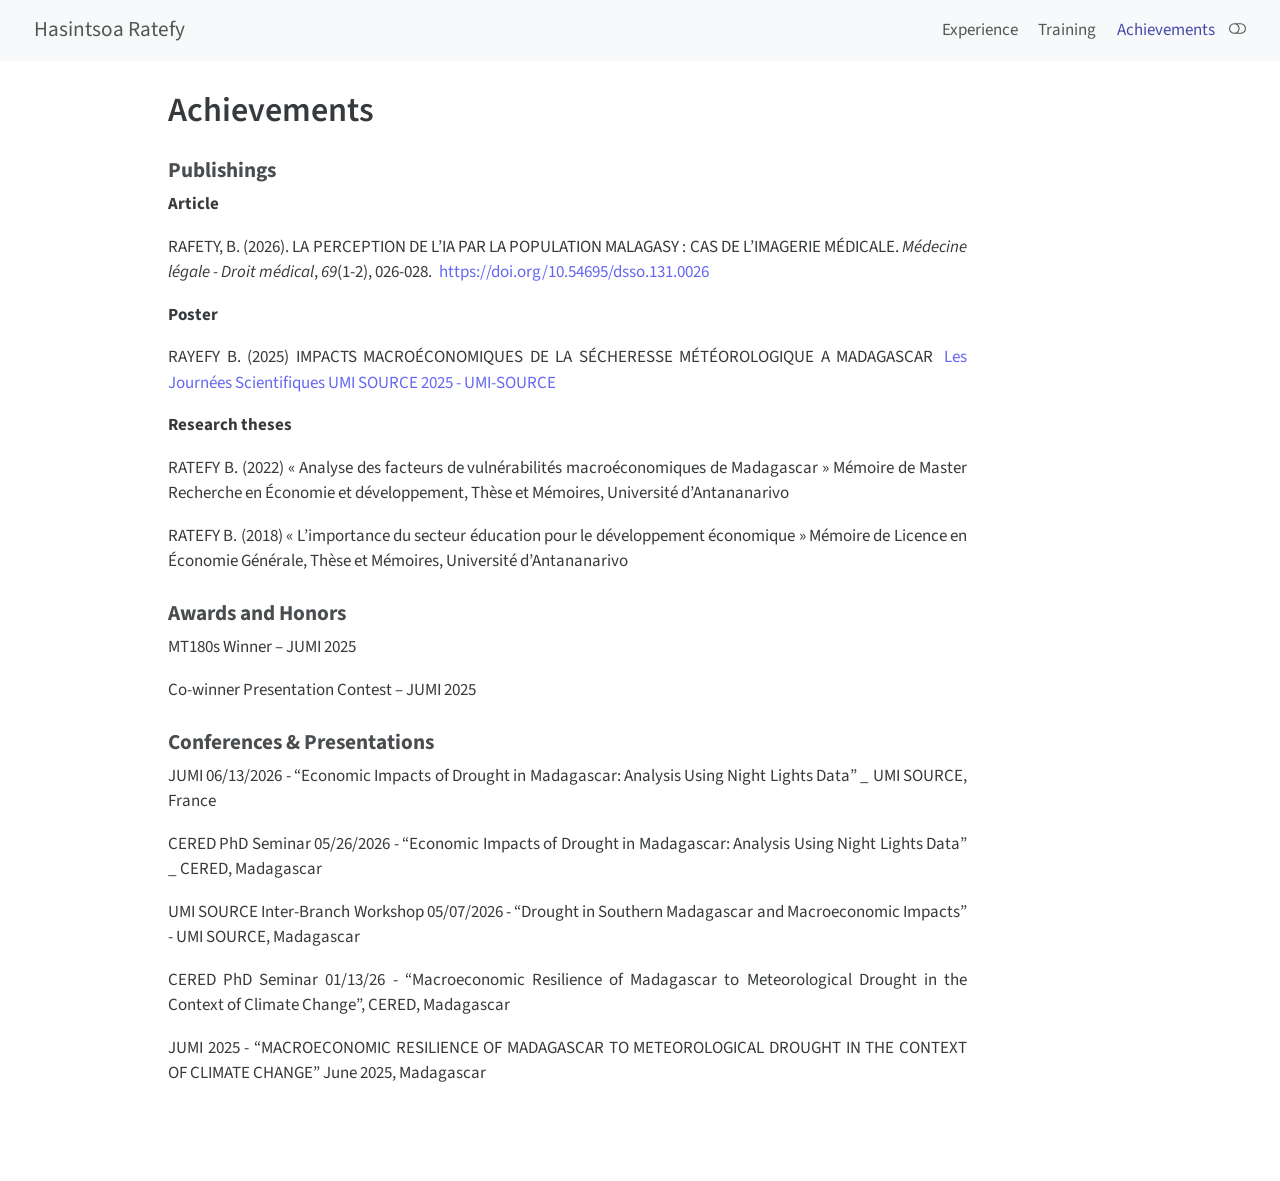
==== Pages/Achievements.html @ 61830cc0 "Built site for gh-pages" ====
<!DOCTYPE html>
<html xmlns="http://www.w3.org/1999/xhtml" lang="en" xml:lang="en"><head>

<meta charset="utf-8">
<meta name="generator" content="quarto-1.10.19">

<meta name="viewport" content="width=device-width, initial-scale=1.0, user-scalable=yes">


<title>Achievements – Hasintsoa Ratefy</title>
<style>
/* Default styles provided by pandoc.
** See https://pandoc.org/MANUAL.html#variables-for-html for config info.
*/
span.smallcaps{font-variant: small-caps;}
div.columns{display: flex; gap: 1.5em;}
div.column{flex: auto;}
@media screen {
div.columns{gap: min(4vw, 1.5em);}
div.column{overflow-x: auto;}
}
div.hanging-indent{margin-left: 1.5em; text-indent: -1.5em;}
ul.task-list{list-style: none;}
ul.task-list li input[type="checkbox"] {
  width: 0.8em;
  margin: 0 0.8em 0.2em -1em; /* quarto-specific, see https://github.com/quarto-dev/quarto-cli/issues/4556 */ 
  vertical-align: middle;
}
</style>


<script src="../site_libs/quarto-nav/quarto-nav.js"></script>
<script src="../site_libs/quarto-nav/headroom.min.js"></script>
<link href="../favicon.ico" rel="icon">
<script src="../site_libs/clipboard/clipboard.min.js"></script>
<script src="../site_libs/quarto-html/quarto.js" type="module"></script>
<script src="../site_libs/quarto-html/tabsets/tabsets.js" type="module"></script>
<script src="../site_libs/quarto-html/popper.min.js"></script>
<script src="../site_libs/quarto-html/tippy.umd.min.js"></script>
<script src="../site_libs/quarto-html/anchor.min.js"></script>
<link href="../site_libs/quarto-html/tippy.css" rel="stylesheet">
<link href="../site_libs/quarto-html/quarto-syntax-highlighting-bf27225e3a48a9273f3daa8f8e829971.css" rel="stylesheet" class="quarto-color-scheme" id="quarto-text-highlighting-styles">
<link href="../site_libs/quarto-html/quarto-syntax-highlighting-dark-b626d73c4c936ccc3cb08be7d45d1df6.css" rel="stylesheet" class="quarto-color-scheme quarto-color-alternate" id="quarto-text-highlighting-styles">
<link href="../site_libs/quarto-html/quarto-syntax-highlighting-bf27225e3a48a9273f3daa8f8e829971.css" rel="stylesheet" class="quarto-color-scheme-extra" id="quarto-text-highlighting-styles">
<script src="../site_libs/bootstrap/bootstrap.min.js"></script>
<link href="../site_libs/bootstrap/bootstrap-icons.css" rel="stylesheet">
<link href="../site_libs/bootstrap/bootstrap-2d3dbf4d77b08a070928726ce51c7c31.min.css" rel="stylesheet" append-hash="true" class="quarto-color-scheme" id="quarto-bootstrap" data-mode="light">
<link href="../site_libs/bootstrap/bootstrap-dark-a3da2e641472fc8f3514a534a633a6c3.min.css" rel="stylesheet" append-hash="true" class="quarto-color-scheme quarto-color-alternate" id="quarto-bootstrap" data-mode="dark">
<link href="../site_libs/bootstrap/bootstrap-2d3dbf4d77b08a070928726ce51c7c31.min.css" rel="stylesheet" append-hash="true" class="quarto-color-scheme-extra" id="quarto-bootstrap" data-mode="light">
<script id="quarto-search-options" type="application/json">{
  "language": {
    "search-no-results-text": "No results",
    "search-matching-documents-text": "matching documents",
    "search-copy-link-title": "Copy link to search",
    "search-hide-matches-text": "Hide additional matches",
    "search-more-match-text": "more match in this document",
    "search-more-matches-text": "more matches in this document",
    "search-clear-button-title": "Clear",
    "search-text-placeholder": "",
    "search-detached-cancel-button-title": "Cancel",
    "search-submit-button-title": "Submit",
    "search-label": "Search"
  }
}</script>


<meta property="og:title" content="Achievements – Hasintsoa Ratefy">
<meta property="og:description" content="">
<meta property="og:site_name" content="Hasintsoa Ratefy">
</head>

<body class="nav-fixed quarto-light"><script id="quarto-html-before-body" type="application/javascript">
    const toggleBodyColorMode = (bsSheetEl) => {
      const mode = bsSheetEl.getAttribute("data-mode");
      const bodyEl = window.document.querySelector("body");
      if (mode === "dark") {
        bodyEl.classList.add("quarto-dark");
        bodyEl.classList.remove("quarto-light");
      } else {
        bodyEl.classList.add("quarto-light");
        bodyEl.classList.remove("quarto-dark");
      }
    }
    const toggleBodyColorPrimary = () => {
      const bsSheetEl = window.document.querySelector("link#quarto-bootstrap:not([rel=disabled-stylesheet])");
      if (bsSheetEl) {
        toggleBodyColorMode(bsSheetEl);
      }
    }
    const setColorSchemeToggle = (alternate) => {
      const toggles = window.document.querySelectorAll('.quarto-color-scheme-toggle');
      for (let i=0; i < toggles.length; i++) {
        const toggle = toggles[i];
        if (toggle) {
          if (alternate) {
            toggle.classList.add("alternate");
          } else {
            toggle.classList.remove("alternate");
          }
        }
      }
    };
    const toggleColorMode = (alternate) => {
      // Switch the stylesheets
      const primaryStylesheets = window.document.querySelectorAll('link.quarto-color-scheme:not(.quarto-color-alternate)');
      const alternateStylesheets = window.document.querySelectorAll('link.quarto-color-scheme.quarto-color-alternate');
      manageTransitions('#quarto-margin-sidebar .nav-link', false);
      if (alternate) {
        // note: dark is layered on light, we don't disable primary!
        enableStylesheet(alternateStylesheets);
        for (const sheetNode of alternateStylesheets) {
          if (sheetNode.id === "quarto-bootstrap") {
            toggleBodyColorMode(sheetNode);
          }
        }
      } else {
        disableStylesheet(alternateStylesheets);
        enableStylesheet(primaryStylesheets)
        toggleBodyColorPrimary();
      }
      manageTransitions('#quarto-margin-sidebar .nav-link', true);
      // Switch the toggles
      setColorSchemeToggle(alternate)
      // Hack to workaround the fact that safari doesn't
      // properly recolor the scrollbar when toggling (#1455)
      if (navigator.userAgent.indexOf('Safari') > 0 && navigator.userAgent.indexOf('Chrome') == -1) {
        manageTransitions("body", false);
        window.scrollTo(0, 1);
        setTimeout(() => {
          window.scrollTo(0, 0);
          manageTransitions("body", true);
        }, 40);
      }
    }
    const disableStylesheet = (stylesheets) => {
      for (let i=0; i < stylesheets.length; i++) {
        const stylesheet = stylesheets[i];
        stylesheet.rel = 'disabled-stylesheet';
      }
    }
    const enableStylesheet = (stylesheets) => {
      for (let i=0; i < stylesheets.length; i++) {
        const stylesheet = stylesheets[i];
        if(stylesheet.rel !== 'stylesheet') { // for Chrome, which will still FOUC without this check
          stylesheet.rel = 'stylesheet';
        }
      }
    }
    const manageTransitions = (selector, allowTransitions) => {
      const els = window.document.querySelectorAll(selector);
      for (let i=0; i < els.length; i++) {
        const el = els[i];
        if (allowTransitions) {
          el.classList.remove('notransition');
        } else {
          el.classList.add('notransition');
        }
      }
    }
    const isFileUrl = () => {
      return window.location.protocol === 'file:';
    }
    const hasAlternateSentinel = () => {
      let styleSentinel = getColorSchemeSentinel();
      if (styleSentinel !== null) {
        return styleSentinel === "alternate";
      } else {
        return false;
      }
    }
    const setStyleSentinel = (alternate) => {
      const value = alternate ? "alternate" : "default";
      if (!isFileUrl()) {
        window.localStorage.setItem("quarto-color-scheme", value);
      } else {
        localAlternateSentinel = value;
      }
    }
    const getColorSchemeSentinel = () => {
      if (!isFileUrl()) {
        const storageValue = window.localStorage.getItem("quarto-color-scheme");
        return storageValue != null ? storageValue : localAlternateSentinel;
      } else {
        return localAlternateSentinel;
      }
    }
    const toggleGiscusIfUsed = (isAlternate, darkModeDefault) => {
      const baseTheme = document.querySelector('#giscus-base-theme')?.value ?? 'light';
      const alternateTheme = document.querySelector('#giscus-alt-theme')?.value ?? 'dark';
      let newTheme = '';
      if(authorPrefersDark) {
        newTheme = isAlternate ? baseTheme : alternateTheme;
      } else {
        newTheme = isAlternate ? alternateTheme : baseTheme;
      }
      const changeGiscusTheme = () => {
        // From: https://github.com/giscus/giscus/issues/336
        const sendMessage = (message) => {
          const iframe = document.querySelector('iframe.giscus-frame');
          if (!iframe) return;
          iframe.contentWindow.postMessage({ giscus: message }, 'https://giscus.app');
        }
        sendMessage({
          setConfig: {
            theme: newTheme
          }
        });
      }
      const isGiscussLoaded = window.document.querySelector('iframe.giscus-frame') !== null;
      if (isGiscussLoaded) {
        changeGiscusTheme();
      }
    };
    const authorPrefersDark = false;
    const darkModeDefault = authorPrefersDark;
      document.querySelector('link#quarto-text-highlighting-styles.quarto-color-scheme-extra').rel = 'disabled-stylesheet';
      document.querySelector('link#quarto-bootstrap.quarto-color-scheme-extra').rel = 'disabled-stylesheet';
    let localAlternateSentinel = darkModeDefault ? 'alternate' : 'default';
    // Dark / light mode switch
    window.quartoToggleColorScheme = () => {
      // Read the current dark / light value
      let toAlternate = !hasAlternateSentinel();
      toggleColorMode(toAlternate);
      setStyleSentinel(toAlternate);
      toggleGiscusIfUsed(toAlternate, darkModeDefault);
      window.dispatchEvent(new Event('resize'));
    };
    // Switch to dark mode if need be
    if (hasAlternateSentinel()) {
      toggleColorMode(true);
    } else {
      toggleColorMode(false);
    }
  </script>

<div id="quarto-search-results"></div>
  <header id="quarto-header" class="headroom fixed-top">
    <nav class="navbar navbar-expand-lg " data-bs-theme="dark">
      <div class="navbar-container container-fluid">
      <div class="navbar-brand-container mx-auto">
    <a class="navbar-brand" href="../index.html">
    <span class="navbar-title">Hasintsoa Ratefy</span>
    </a>
  </div>
          <button class="navbar-toggler" type="button" data-bs-toggle="collapse" data-bs-target="#navbarCollapse" aria-controls="navbarCollapse" role="menu" aria-expanded="false" aria-label="Toggle navigation" onclick="if (window.quartoToggleHeadroom) { window.quartoToggleHeadroom(); }">
  <span class="navbar-toggler-icon"></span>
</button>
          <div class="collapse navbar-collapse" id="navbarCollapse">
            <ul class="navbar-nav navbar-nav-scroll ms-auto">
  <li class="nav-item">
    <a class="nav-link" href="../Pages/Experience.html"> 
<span class="menu-text">Experience</span></a>
  </li>  
  <li class="nav-item">
    <a class="nav-link" href="../Pages/Training.html"> 
<span class="menu-text">Training</span></a>
  </li>  
  <li class="nav-item">
    <a class="nav-link active" href="../Pages/Achievements.html" aria-current="page"> 
<span class="menu-text">Achievements</span></a>
  </li>  
</ul>
          </div> <!-- /navcollapse -->
            <div class="quarto-navbar-tools">
  <a href="" class="quarto-color-scheme-toggle quarto-navigation-tool  px-1" onclick="window.quartoToggleColorScheme(); return false;" title="Toggle dark mode"><i class="bi"></i></a>
</div>
      </div> <!-- /container-fluid -->
    </nav>
</header>
<!-- content -->
<div id="quarto-content" class="quarto-container page-columns page-rows-contents page-layout-article page-navbar">
<!-- sidebar -->
<!-- margin-sidebar -->
    <div id="quarto-margin-sidebar" class="sidebar margin-sidebar zindex-bottom">
        
    </div>
<!-- main -->
<main class="content" id="quarto-document-content">


<header id="title-block-header" class="quarto-title-block default">
<div class="quarto-title">
<h1 class="title">Achievements</h1>
</div>



<div class="quarto-title-meta">

    
  
    
  </div>
  


</header>


<section id="publishings" class="level4">
<h4 class="anchored" data-anchor-id="publishings"><strong>Publishings</strong></h4>
<p><strong>Article</strong></p>
<p>RAFETY, B. (2026). LA PERCEPTION DE L’IA PAR LA POPULATION MALAGASY : CAS DE L’IMAGERIE MÉDICALE. <em>Médecine légale - Droit médical</em>, <em>69</em>(1-2), 026-028. <a href="https://doi.org/10.54695/dsso.131.0026" class="uri">https://doi.org/10.54695/dsso.131.0026</a></p>
<p><strong>Poster</strong></p>
<p>RAYEFY B. (2025) IMPACTS MACROÉCONOMIQUES DE LA SÉCHERESSE MÉTÉOROLOGIQUE A MADAGASCAR <a href="https://www.umi-source.uvsq.fr/les-journees-scientifique-umi-source-2025">Les Journées Scientifiques UMI SOURCE 2025 - UMI-SOURCE</a></p>
<p><strong>Research theses</strong></p>
<p>RATEFY B. (2022) «&nbsp;Analyse des facteurs de vulnérabilités macroéconomiques de Madagascar&nbsp;» Mémoire de Master Recherche en Économie et développement, Thèse et Mémoires, Université d’Antananarivo</p>
<p>RATEFY B. (2018) «&nbsp;L’importance du secteur éducation pour le développement économique&nbsp;» Mémoire de Licence en Économie Générale, Thèse et Mémoires, Université d’Antananarivo</p>
</section>
<section id="awards-and-honors" class="level4">
<h4 class="anchored" data-anchor-id="awards-and-honors"><strong>Awards and Honors</strong></h4>
<p>MT180s Winner – JUMI 2025</p>
<p>Co-winner Presentation Contest – JUMI 2025</p>
</section>
<section id="conferences-presentations" class="level4">
<h4 class="anchored" data-anchor-id="conferences-presentations"><strong>Conferences &amp; Presentations</strong></h4>
<p>JUMI 06/13/2026 - “Economic Impacts of Drought in Madagascar: Analysis Using Night Lights Data” _ UMI SOURCE, France</p>
<p>CERED PhD Seminar 05/26/2026 - “Economic Impacts of Drought in Madagascar: Analysis Using Night Lights Data” _ CERED, Madagascar</p>
<p>UMI SOURCE Inter-Branch Workshop 05/07/2026 - “Drought in Southern Madagascar and Macroeconomic Impacts” - UMI SOURCE, Madagascar</p>
<p>CERED PhD Seminar 01/13/26 - “Macroeconomic Resilience of Madagascar to Meteorological Drought in the Context of Climate Change”, CERED, Madagascar</p>
<p>JUMI 2025 - “MACROECONOMIC RESILIENCE OF MADAGASCAR TO METEOROLOGICAL DROUGHT IN THE CONTEXT OF CLIMATE CHANGE” June 2025, Madagascar</p>


</section>

</main> <!-- /main -->
<script id="quarto-html-after-body" type="application/javascript">
  window.document.addEventListener("DOMContentLoaded", function (event) {
    // Ensure there is a toggle, if there isn't float one in the top right
    if (window.document.querySelector('.quarto-color-scheme-toggle') === null) {
      const a = window.document.createElement('a');
      a.classList.add('top-right');
      a.classList.add('quarto-color-scheme-toggle');
      a.href = "";
      a.onclick = function() { try { window.quartoToggleColorScheme(); } catch {} return false; };
      const i = window.document.createElement("i");
      i.classList.add('bi');
      a.appendChild(i);
      window.document.body.appendChild(a);
    }
    setColorSchemeToggle(hasAlternateSentinel())
    const icon = "";
    const anchorJS = new window.AnchorJS();
    anchorJS.options = {
      placement: 'right',
      icon: icon
    };
    anchorJS.add('.anchored');
    const isCodeAnnotation = (el) => {
      for (const clz of el.classList) {
        if (clz.startsWith('code-annotation-')) {                     
          return true;
        }
      }
      return false;
    }
    const onCopySuccess = function(e) {
      // button target
      const button = e.trigger;
      // don't keep focus
      button.blur();
      // flash "checked"
      button.classList.add('code-copy-button-checked');
      var currentTitle = button.getAttribute("title");
      button.setAttribute("title", "Copied!");
      let tooltip;
      if (window.bootstrap) {
        button.setAttribute("data-bs-toggle", "tooltip");
        button.setAttribute("data-bs-placement", "left");
        button.setAttribute("data-bs-title", "Copied!");
        tooltip = new bootstrap.Tooltip(button, 
          { trigger: "manual", 
            customClass: "code-copy-button-tooltip",
            offset: [0, -8]});
        tooltip.show();    
      }
      setTimeout(function() {
        if (tooltip) {
          tooltip.hide();
          button.removeAttribute("data-bs-title");
          button.removeAttribute("data-bs-toggle");
          button.removeAttribute("data-bs-placement");
        }
        button.setAttribute("title", currentTitle);
        button.classList.remove('code-copy-button-checked');
      }, 1000);
      // clear code selection
      e.clearSelection();
    }
    const getTextToCopy = function(trigger) {
      const outerScaffold = trigger.parentElement.cloneNode(true);
      const codeEl = outerScaffold.querySelector('code');
      for (const childEl of codeEl.children) {
        if (isCodeAnnotation(childEl)) {
          childEl.remove();
        }
      }
      return codeEl.innerText;
    }
    const clipboard = new window.ClipboardJS('.code-copy-button:not([data-in-quarto-modal])', {
      text: getTextToCopy
    });
    clipboard.on('success', onCopySuccess);
    if (window.document.getElementById('quarto-embedded-source-code-modal')) {
      const clipboardModal = new window.ClipboardJS('.code-copy-button[data-in-quarto-modal]', {
        text: getTextToCopy,
        container: window.document.getElementById('quarto-embedded-source-code-modal')
      });
      clipboardModal.on('success', onCopySuccess);
    }
      var localhostRegex = new RegExp(/^(?:http|https):\/\/localhost\:?[0-9]*\//);
      var mailtoRegex = new RegExp(/^mailto:/);
        var filterRegex = new RegExp("https:\/\/HasintsoaMG\.github\.io\/hasintsoaratefy\/");
      var isInternal = (href) => {
          return filterRegex.test(href) || localhostRegex.test(href) || mailtoRegex.test(href);
      }
      // Inspect non-navigation links and adorn them if external
     var links = window.document.querySelectorAll('a[href]:not(.nav-link):not(.navbar-brand):not(.toc-action):not(.sidebar-link):not(.sidebar-item-toggle):not(.pagination-link):not(.no-external):not([aria-hidden]):not(.dropdown-item):not(.quarto-navigation-tool):not(.about-link)');
      for (var i=0; i<links.length; i++) {
        const link = links[i];
        if (!isInternal(link.href)) {
          // undo the damage that might have been done by quarto-nav.js in the case of
          // links that we want to consider external
          if (link.dataset.originalHref !== undefined) {
            link.href = link.dataset.originalHref;
          }
        }
      }
    function tippyHover(el, contentFn, onTriggerFn, onUntriggerFn) {
      const config = {
        allowHTML: true,
        maxWidth: 500,
        delay: 100,
        arrow: false,
        appendTo: function(el) {
            return el.parentElement;
        },
        interactive: true,
        interactiveBorder: 10,
        theme: 'quarto',
        placement: 'bottom-start',
      };
      if (contentFn) {
        config.content = contentFn;
      }
      if (onTriggerFn) {
        config.onTrigger = onTriggerFn;
      }
      if (onUntriggerFn) {
        config.onUntrigger = onUntriggerFn;
      }
      window.tippy(el, config); 
    }
    const noterefs = window.document.querySelectorAll('a[role="doc-noteref"]');
    for (var i=0; i<noterefs.length; i++) {
      const ref = noterefs[i];
      tippyHover(ref, function() {
        // use id or data attribute instead here
        let href = ref.getAttribute('data-footnote-href') || ref.getAttribute('href');
        try { href = new URL(href).hash; } catch {}
        const id = href.replace(/^#\/?/, "");
        const note = window.document.getElementById(id);
        if (note) {
          return note.innerHTML;
        } else {
          return "";
        }
      });
    }
    const xrefs = window.document.querySelectorAll('a.quarto-xref');
    const processXRef = (id, note) => {
      // Strip column container classes
      const stripColumnClz = (el) => {
        el.classList.remove("page-full", "page-columns");
        if (el.children) {
          for (const child of el.children) {
            stripColumnClz(child);
          }
        }
      }
      stripColumnClz(note)
      if (id === null || id.startsWith('sec-')) {
        // Special case sections, only their first couple elements
        const container = document.createElement("div");
        if (note.children && note.children.length > 2) {
          container.appendChild(note.children[0].cloneNode(true));
          for (let i = 1; i < note.children.length; i++) {
            const child = note.children[i];
            if (child.tagName === "P" && child.innerText === "") {
              continue;
            } else {
              container.appendChild(child.cloneNode(true));
              break;
            }
          }
          if (window.Quarto?.typesetMath) {
            window.Quarto.typesetMath(container);
          }
          return container.innerHTML
        } else {
          if (window.Quarto?.typesetMath) {
            window.Quarto.typesetMath(note);
          }
          return note.innerHTML;
        }
      } else {
        // Remove any anchor links if they are present
        const anchorLink = note.querySelector('a.anchorjs-link');
        if (anchorLink) {
          anchorLink.remove();
        }
        if (window.Quarto?.typesetMath) {
          window.Quarto.typesetMath(note);
        }
        if (note.classList.contains("callout")) {
          return note.outerHTML;
        } else {
          return note.innerHTML;
        }
      }
    }
    for (var i=0; i<xrefs.length; i++) {
      const xref = xrefs[i];
      tippyHover(xref, undefined, function(instance) {
        instance.disable();
        let url = xref.getAttribute('href');
        let hash = undefined; 
        if (url.startsWith('#')) {
          hash = url;
        } else {
          try { hash = new URL(url).hash; } catch {}
        }
        if (hash) {
          const id = hash.replace(/^#\/?/, "");
          const note = window.document.getElementById(id);
          if (note !== null) {
            try {
              const html = processXRef(id, note.cloneNode(true));
              instance.setContent(html);
            } finally {
              instance.enable();
              instance.show();
            }
          } else {
            // See if we can fetch this
            fetch(url.split('#')[0])
            .then(res => res.text())
            .then(html => {
              const parser = new DOMParser();
              const htmlDoc = parser.parseFromString(html, "text/html");
              const note = htmlDoc.getElementById(id);
              if (note !== null) {
                const html = processXRef(id, note);
                instance.setContent(html);
              } 
            }).finally(() => {
              instance.enable();
              instance.show();
            });
          }
        } else {
          // See if we can fetch a full url (with no hash to target)
          // This is a special case and we should probably do some content thinning / targeting
          fetch(url)
          .then(res => res.text())
          .then(html => {
            const parser = new DOMParser();
            const htmlDoc = parser.parseFromString(html, "text/html");
            const note = htmlDoc.querySelector('main.content');
            if (note !== null) {
              // This should only happen for chapter cross references
              // (since there is no id in the URL)
              // remove the first header
              if (note.children.length > 0 && note.children[0].tagName === "HEADER") {
                note.children[0].remove();
              }
              const html = processXRef(null, note);
              instance.setContent(html);
            } 
          }).finally(() => {
            instance.enable();
            instance.show();
          });
        }
      }, function(instance) {
      });
    }
        let selectedAnnoteEl;
        const selectorForAnnotation = ( cell, annotation) => {
          let cellAttr = 'data-code-cell="' + cell + '"';
          let lineAttr = 'data-code-annotation="' +  annotation + '"';
          const selector = 'span[' + cellAttr + '][' + lineAttr + ']';
          return selector;
        }
        const selectCodeLines = (annoteEl) => {
          const doc = window.document;
          const targetCell = annoteEl.getAttribute("data-target-cell");
          const targetAnnotation = annoteEl.getAttribute("data-target-annotation");
          const annoteSpan = window.document.querySelector(selectorForAnnotation(targetCell, targetAnnotation));
          const lines = annoteSpan.getAttribute("data-code-lines").split(",");
          const lineIds = lines.map((line) => {
            return targetCell + "-" + line;
          })
          let top = null;
          let height = null;
          let parent = null;
          if (lineIds.length > 0) {
              //compute the position of the single el (top and bottom and make a div)
              const el = window.document.getElementById(lineIds[0]);
              top = el.offsetTop;
              height = el.offsetHeight;
              parent = el.parentElement.parentElement;
            if (lineIds.length > 1) {
              const lastEl = window.document.getElementById(lineIds[lineIds.length - 1]);
              const bottom = lastEl.offsetTop + lastEl.offsetHeight;
              height = bottom - top;
            }
            if (top !== null && height !== null && parent !== null) {
              // cook up a div (if necessary) and position it 
              let div = window.document.getElementById("code-annotation-line-highlight");
              if (div === null) {
                div = window.document.createElement("div");
                div.setAttribute("id", "code-annotation-line-highlight");
                div.style.position = 'absolute';
                parent.appendChild(div);
              }
              div.style.top = top - 2 + "px";
              div.style.height = height + 4 + "px";
              div.style.left = 0;
              let gutterDiv = window.document.getElementById("code-annotation-line-highlight-gutter");
              if (gutterDiv === null) {
                gutterDiv = window.document.createElement("div");
                gutterDiv.setAttribute("id", "code-annotation-line-highlight-gutter");
                gutterDiv.style.position = 'absolute';
                const codeCell = window.document.getElementById(targetCell);
                const gutter = codeCell.querySelector('.code-annotation-gutter');
                gutter.appendChild(gutterDiv);
              }
              gutterDiv.style.top = top - 2 + "px";
              gutterDiv.style.height = height + 4 + "px";
            }
            selectedAnnoteEl = annoteEl;
          }
        };
        const unselectCodeLines = () => {
          const elementsIds = ["code-annotation-line-highlight", "code-annotation-line-highlight-gutter"];
          elementsIds.forEach((elId) => {
            const div = window.document.getElementById(elId);
            if (div) {
              div.remove();
            }
          });
          selectedAnnoteEl = undefined;
        };
          // Handle positioning of the toggle
      window.addEventListener(
        "resize",
        throttle(() => {
          elRect = undefined;
          if (selectedAnnoteEl) {
            selectCodeLines(selectedAnnoteEl);
          }
        }, 10)
      );
      function throttle(fn, ms) {
      let throttle = false;
      let timer;
        return (...args) => {
          if(!throttle) { // first call gets through
              fn.apply(this, args);
              throttle = true;
          } else { // all the others get throttled
              if(timer) clearTimeout(timer); // cancel #2
              timer = setTimeout(() => {
                fn.apply(this, args);
                timer = throttle = false;
              }, ms);
          }
        };
      }
        // Attach click handler to the DT
        const annoteDls = window.document.querySelectorAll('dt[data-target-cell]');
        for (const annoteDlNode of annoteDls) {
          annoteDlNode.addEventListener('click', (event) => {
            const clickedEl = event.target;
            if (clickedEl !== selectedAnnoteEl) {
              unselectCodeLines();
              const activeEl = window.document.querySelector('dt[data-target-cell].code-annotation-active');
              if (activeEl) {
                activeEl.classList.remove('code-annotation-active');
              }
              selectCodeLines(clickedEl);
              clickedEl.classList.add('code-annotation-active');
            } else {
              // Unselect the line
              unselectCodeLines();
              clickedEl.classList.remove('code-annotation-active');
            }
          });
        }
    const findCites = (el) => {
      const parentEl = el.parentElement;
      if (parentEl) {
        const cites = parentEl.dataset.cites;
        if (cites) {
          return {
            el,
            cites: cites.split(' ')
          };
        } else {
          return findCites(el.parentElement)
        }
      } else {
        return undefined;
      }
    };
    var bibliorefs = window.document.querySelectorAll('a[role="doc-biblioref"]');
    for (var i=0; i<bibliorefs.length; i++) {
      const ref = bibliorefs[i];
      const citeInfo = findCites(ref);
      if (citeInfo) {
        tippyHover(citeInfo.el, function() {
          var popup = window.document.createElement('div');
          citeInfo.cites.forEach(function(cite) {
            var citeDiv = window.document.createElement('div');
            citeDiv.classList.add('hanging-indent');
            citeDiv.classList.add('csl-entry');
            var biblioDiv = window.document.getElementById('ref-' + cite);
            if (biblioDiv) {
              citeDiv.innerHTML = biblioDiv.innerHTML;
            }
            popup.appendChild(citeDiv);
          });
          return popup.innerHTML;
        });
      }
    }
  });
  </script>
</div> <!-- /content -->




</body></html>
---- site_libs/quarto-html/tippy.css ----
.tippy-box[data-animation=fade][data-state=hidden]{opacity:0}[data-tippy-root]{max-width:calc(100vw - 10px)}.tippy-box{position:relative;background-color:#333;color:#fff;border-radius:4px;font-size:14px;line-height:1.4;white-space:normal;outline:0;transition-property:transform,visibility,opacity}.tippy-box[data-placement^=top]>.tippy-arrow{bottom:0}.tippy-box[data-placement^=top]>.tippy-arrow:before{bottom:-7px;left:0;border-width:8px 8px 0;border-top-color:initial;transform-origin:center top}.tippy-box[data-placement^=bottom]>.tippy-arrow{top:0}.tippy-box[data-placement^=bottom]>.tippy-arrow:before{top:-7px;left:0;border-width:0 8px 8px;border-bottom-color:initial;transform-origin:center bottom}.tippy-box[data-placement^=left]>.tippy-arrow{right:0}.tippy-box[data-placement^=left]>.tippy-arrow:before{border-width:8px 0 8px 8px;border-left-color:initial;right:-7px;transform-origin:center left}.tippy-box[data-placement^=right]>.tippy-arrow{left:0}.tippy-box[data-placement^=right]>.tippy-arrow:before{left:-7px;border-width:8px 8px 8px 0;border-right-color:initial;transform-origin:center right}.tippy-box[data-inertia][data-state=visible]{transition-timing-function:cubic-bezier(.54,1.5,.38,1.11)}.tippy-arrow{width:16px;height:16px;color:#333}.tippy-arrow:before{content:"";position:absolute;border-color:transparent;border-style:solid}.tippy-content{position:relative;padding:5px 9px;z-index:1}
---- site_libs/quarto-html/quarto-syntax-highlighting-bf27225e3a48a9273f3daa8f8e829971.css ----
/* quarto syntax highlight colors */
:root {
  --quarto-hl-ot-color: #003B4F;
  --quarto-hl-at-color: #657422;
  --quarto-hl-ss-color: #20794D;
  --quarto-hl-an-color: #5E5E5E;
  --quarto-hl-fu-color: #4758AB;
  --quarto-hl-st-color: #20794D;
  --quarto-hl-cf-color: #003B4F;
  --quarto-hl-op-color: #5E5E5E;
  --quarto-hl-er-color: #AD0000;
  --quarto-hl-bn-color: #AD0000;
  --quarto-hl-al-color: #AD0000;
  --quarto-hl-va-color: #111111;
  --quarto-hl-bu-color: inherit;
  --quarto-hl-ex-color: inherit;
  --quarto-hl-pp-color: #AD0000;
  --quarto-hl-in-color: #5E5E5E;
  --quarto-hl-vs-color: #20794D;
  --quarto-hl-wa-color: #5E5E5E;
  --quarto-hl-do-color: #5E5E5E;
  --quarto-hl-im-color: #00769E;
  --quarto-hl-ch-color: #20794D;
  --quarto-hl-dt-color: #AD0000;
  --quarto-hl-fl-color: #AD0000;
  --quarto-hl-co-color: #5E5E5E;
  --quarto-hl-cv-color: #5E5E5E;
  --quarto-hl-cn-color: #8f5902;
  --quarto-hl-sc-color: #5E5E5E;
  --quarto-hl-dv-color: #AD0000;
  --quarto-hl-kw-color: #003B4F;
}

/* other quarto variables */
:root {
  --quarto-font-monospace: SFMono-Regular, Menlo, Monaco, Consolas, "Liberation Mono", "Courier New", monospace;
}

/* syntax highlight based on Pandoc's rules */
pre > code.sourceCode > span {
  color: #003B4F;
}

code.sourceCode > span {
  color: #003B4F;
}

div.sourceCode,
div.sourceCode pre.sourceCode {
  color: #003B4F;
}

/* Normal */
code span {
  color: #003B4F;
}

/* Alert */
code span.al {
  color: #AD0000;
  font-style: inherit;
}

/* Annotation */
code span.an {
  color: #5E5E5E;
  font-style: inherit;
}

/* Attribute */
code span.at {
  color: #657422;
  font-style: inherit;
}

/* BaseN */
code span.bn {
  color: #AD0000;
  font-style: inherit;
}

/* BuiltIn */
code span.bu {
  font-style: inherit;
}

/* ControlFlow */
code span.cf {
  color: #003B4F;
  font-weight: bold;
  font-style: inherit;
}

/* Char */
code span.ch {
  color: #20794D;
  font-style: inherit;
}

/* Constant */
code span.cn {
  color: #8f5902;
  font-style: inherit;
}

/* Comment */
code span.co {
  color: #5E5E5E;
  font-style: inherit;
}

/* CommentVar */
code span.cv {
  color: #5E5E5E;
  font-style: italic;
}

/* Documentation */
code span.do {
  color: #5E5E5E;
  font-style: italic;
}

/* DataType */
code span.dt {
  color: #AD0000;
  font-style: inherit;
}

/* DecVal */
code span.dv {
  color: #AD0000;
  font-style: inherit;
}

/* Error */
code span.er {
  color: #AD0000;
  font-style: inherit;
}

/* Extension */
code span.ex {
  font-style: inherit;
}

/* Float */
code span.fl {
  color: #AD0000;
  font-style: inherit;
}

/* Function */
code span.fu {
  color: #4758AB;
  font-style: inherit;
}

/* Import */
code span.im {
  color: #00769E;
  font-style: inherit;
}

/* Information */
code span.in {
  color: #5E5E5E;
  font-style: inherit;
}

/* Keyword */
code span.kw {
  color: #003B4F;
  font-weight: bold;
  font-style: inherit;
}

/* Operator */
code span.op {
  color: #5E5E5E;
  font-style: inherit;
}

/* Other */
code span.ot {
  color: #003B4F;
  font-style: inherit;
}

/* Preprocessor */
code span.pp {
  color: #AD0000;
  font-style: inherit;
}

/* SpecialChar */
code span.sc {
  color: #5E5E5E;
  font-style: inherit;
}

/* SpecialString */
code span.ss {
  color: #20794D;
  font-style: inherit;
}

/* String */
code span.st {
  color: #20794D;
  font-style: inherit;
}

/* Variable */
code span.va {
  color: #111111;
  font-style: inherit;
}

/* VerbatimString */
code span.vs {
  color: #20794D;
  font-style: inherit;
}

/* Warning */
code span.wa {
  color: #5E5E5E;
  font-style: italic;
}

.prevent-inlining {
  content: "</";
}

/*# sourceMappingURL=8be38f48d34c45af72792cbd699585e7.css.map */
---- site_libs/quarto-html/quarto-syntax-highlighting-dark-b626d73c4c936ccc3cb08be7d45d1df6.css ----
/* quarto syntax highlight colors */
:root {
  --quarto-hl-al-color: #f07178;
  --quarto-hl-an-color: #d4d0ab;
  --quarto-hl-at-color: #00e0e0;
  --quarto-hl-bn-color: #d4d0ab;
  --quarto-hl-bu-color: #abe338;
  --quarto-hl-ch-color: #abe338;
  --quarto-hl-co-color: #f8f8f2;
  --quarto-hl-cv-color: #ffd700;
  --quarto-hl-cn-color: #ffd700;
  --quarto-hl-cf-color: #ffa07a;
  --quarto-hl-dt-color: #ffa07a;
  --quarto-hl-dv-color: #d4d0ab;
  --quarto-hl-do-color: #f8f8f2;
  --quarto-hl-er-color: #f07178;
  --quarto-hl-ex-color: #00e0e0;
  --quarto-hl-fl-color: #d4d0ab;
  --quarto-hl-fu-color: #ffa07a;
  --quarto-hl-im-color: #abe338;
  --quarto-hl-in-color: #d4d0ab;
  --quarto-hl-kw-color: #ffa07a;
  --quarto-hl-op-color: #ffa07a;
  --quarto-hl-ot-color: #00e0e0;
  --quarto-hl-pp-color: #dcc6e0;
  --quarto-hl-re-color: #00e0e0;
  --quarto-hl-sc-color: #abe338;
  --quarto-hl-ss-color: #abe338;
  --quarto-hl-st-color: #abe338;
  --quarto-hl-va-color: #00e0e0;
  --quarto-hl-vs-color: #abe338;
  --quarto-hl-wa-color: #dcc6e0;
}

/* other quarto variables */
:root {
  --quarto-font-monospace: SFMono-Regular, Menlo, Monaco, Consolas, "Liberation Mono", "Courier New", monospace;
}

/* syntax highlight based on Pandoc's rules */
pre > code.sourceCode > span {
  color: #f8f8f2;
}

code.sourceCode > span {
  color: #f8f8f2;
}

div.sourceCode,
div.sourceCode pre.sourceCode {
  color: #f8f8f2;
}

/* Normal */
code span {
  color: #f8f8f2;
}

/* Alert */
code span.al {
  color: #f07178;
}

/* Annotation */
code span.an {
  color: #d4d0ab;
}

/* Attribute */
code span.at {
  color: #00e0e0;
}

/* BaseN */
code span.bn {
  color: #d4d0ab;
}

/* BuiltIn */
code span.bu {
  color: #abe338;
}

/* ControlFlow */
code span.cf {
  font-weight: bold;
  color: #ffa07a;
}

/* Char */
code span.ch {
  color: #abe338;
}

/* Constant */
code span.cn {
  color: #ffd700;
}

/* Comment */
code span.co {
  font-style: italic;
  color: #f8f8f2;
}

/* CommentVar */
code span.cv {
  color: #ffd700;
}

/* Documentation */
code span.do {
  color: #f8f8f2;
}

/* DataType */
code span.dt {
  color: #ffa07a;
}

/* DecVal */
code span.dv {
  color: #d4d0ab;
}

/* Error */
code span.er {
  color: #f07178;
  text-decoration: underline;
}

/* Extension */
code span.ex {
  font-weight: bold;
  color: #00e0e0;
}

/* Float */
code span.fl {
  color: #d4d0ab;
}

/* Function */
code span.fu {
  color: #ffa07a;
}

/* Import */
code span.im {
  color: #abe338;
}

/* Information */
code span.in {
  color: #d4d0ab;
}

/* Keyword */
code span.kw {
  font-weight: bold;
  color: #ffa07a;
}

/* Operator */
code span.op {
  color: #ffa07a;
}

/* Other */
code span.ot {
  color: #00e0e0;
}

/* Preprocessor */
code span.pp {
  color: #dcc6e0;
}

/* RegionMarker */
code span.re {
  background-color: #f8f8f2;
  color: #00e0e0;
}

/* SpecialChar */
code span.sc {
  color: #abe338;
}

/* SpecialString */
code span.ss {
  color: #abe338;
}

/* String */
code span.st {
  color: #abe338;
}

/* Variable */
code span.va {
  color: #00e0e0;
}

/* VerbatimString */
code span.vs {
  color: #abe338;
}

/* Warning */
code span.wa {
  color: #dcc6e0;
}

.prevent-inlining {
  content: "</";
}

/*# sourceMappingURL=a269c63e8167c3ae395728e86feb0848.css.map */
---- site_libs/quarto-html/quarto-syntax-highlighting-bf27225e3a48a9273f3daa8f8e829971.css ----
/* quarto syntax highlight colors */
:root {
  --quarto-hl-ot-color: #003B4F;
  --quarto-hl-at-color: #657422;
  --quarto-hl-ss-color: #20794D;
  --quarto-hl-an-color: #5E5E5E;
  --quarto-hl-fu-color: #4758AB;
  --quarto-hl-st-color: #20794D;
  --quarto-hl-cf-color: #003B4F;
  --quarto-hl-op-color: #5E5E5E;
  --quarto-hl-er-color: #AD0000;
  --quarto-hl-bn-color: #AD0000;
  --quarto-hl-al-color: #AD0000;
  --quarto-hl-va-color: #111111;
  --quarto-hl-bu-color: inherit;
  --quarto-hl-ex-color: inherit;
  --quarto-hl-pp-color: #AD0000;
  --quarto-hl-in-color: #5E5E5E;
  --quarto-hl-vs-color: #20794D;
  --quarto-hl-wa-color: #5E5E5E;
  --quarto-hl-do-color: #5E5E5E;
  --quarto-hl-im-color: #00769E;
  --quarto-hl-ch-color: #20794D;
  --quarto-hl-dt-color: #AD0000;
  --quarto-hl-fl-color: #AD0000;
  --quarto-hl-co-color: #5E5E5E;
  --quarto-hl-cv-color: #5E5E5E;
  --quarto-hl-cn-color: #8f5902;
  --quarto-hl-sc-color: #5E5E5E;
  --quarto-hl-dv-color: #AD0000;
  --quarto-hl-kw-color: #003B4F;
}

/* other quarto variables */
:root {
  --quarto-font-monospace: SFMono-Regular, Menlo, Monaco, Consolas, "Liberation Mono", "Courier New", monospace;
}

/* syntax highlight based on Pandoc's rules */
pre > code.sourceCode > span {
  color: #003B4F;
}

code.sourceCode > span {
  color: #003B4F;
}

div.sourceCode,
div.sourceCode pre.sourceCode {
  color: #003B4F;
}

/* Normal */
code span {
  color: #003B4F;
}

/* Alert */
code span.al {
  color: #AD0000;
  font-style: inherit;
}

/* Annotation */
code span.an {
  color: #5E5E5E;
  font-style: inherit;
}

/* Attribute */
code span.at {
  color: #657422;
  font-style: inherit;
}

/* BaseN */
code span.bn {
  color: #AD0000;
  font-style: inherit;
}

/* BuiltIn */
code span.bu {
  font-style: inherit;
}

/* ControlFlow */
code span.cf {
  color: #003B4F;
  font-weight: bold;
  font-style: inherit;
}

/* Char */
code span.ch {
  color: #20794D;
  font-style: inherit;
}

/* Constant */
code span.cn {
  color: #8f5902;
  font-style: inherit;
}

/* Comment */
code span.co {
  color: #5E5E5E;
  font-style: inherit;
}

/* CommentVar */
code span.cv {
  color: #5E5E5E;
  font-style: italic;
}

/* Documentation */
code span.do {
  color: #5E5E5E;
  font-style: italic;
}

/* DataType */
code span.dt {
  color: #AD0000;
  font-style: inherit;
}

/* DecVal */
code span.dv {
  color: #AD0000;
  font-style: inherit;
}

/* Error */
code span.er {
  color: #AD0000;
  font-style: inherit;
}

/* Extension */
code span.ex {
  font-style: inherit;
}

/* Float */
code span.fl {
  color: #AD0000;
  font-style: inherit;
}

/* Function */
code span.fu {
  color: #4758AB;
  font-style: inherit;
}

/* Import */
code span.im {
  color: #00769E;
  font-style: inherit;
}

/* Information */
code span.in {
  color: #5E5E5E;
  font-style: inherit;
}

/* Keyword */
code span.kw {
  color: #003B4F;
  font-weight: bold;
  font-style: inherit;
}

/* Operator */
code span.op {
  color: #5E5E5E;
  font-style: inherit;
}

/* Other */
code span.ot {
  color: #003B4F;
  font-style: inherit;
}

/* Preprocessor */
code span.pp {
  color: #AD0000;
  font-style: inherit;
}

/* SpecialChar */
code span.sc {
  color: #5E5E5E;
  font-style: inherit;
}

/* SpecialString */
code span.ss {
  color: #20794D;
  font-style: inherit;
}

/* String */
code span.st {
  color: #20794D;
  font-style: inherit;
}

/* Variable */
code span.va {
  color: #111111;
  font-style: inherit;
}

/* VerbatimString */
code span.vs {
  color: #20794D;
  font-style: inherit;
}

/* Warning */
code span.wa {
  color: #5E5E5E;
  font-style: italic;
}

.prevent-inlining {
  content: "</";
}

/*# sourceMappingURL=8be38f48d34c45af72792cbd699585e7.css.map */
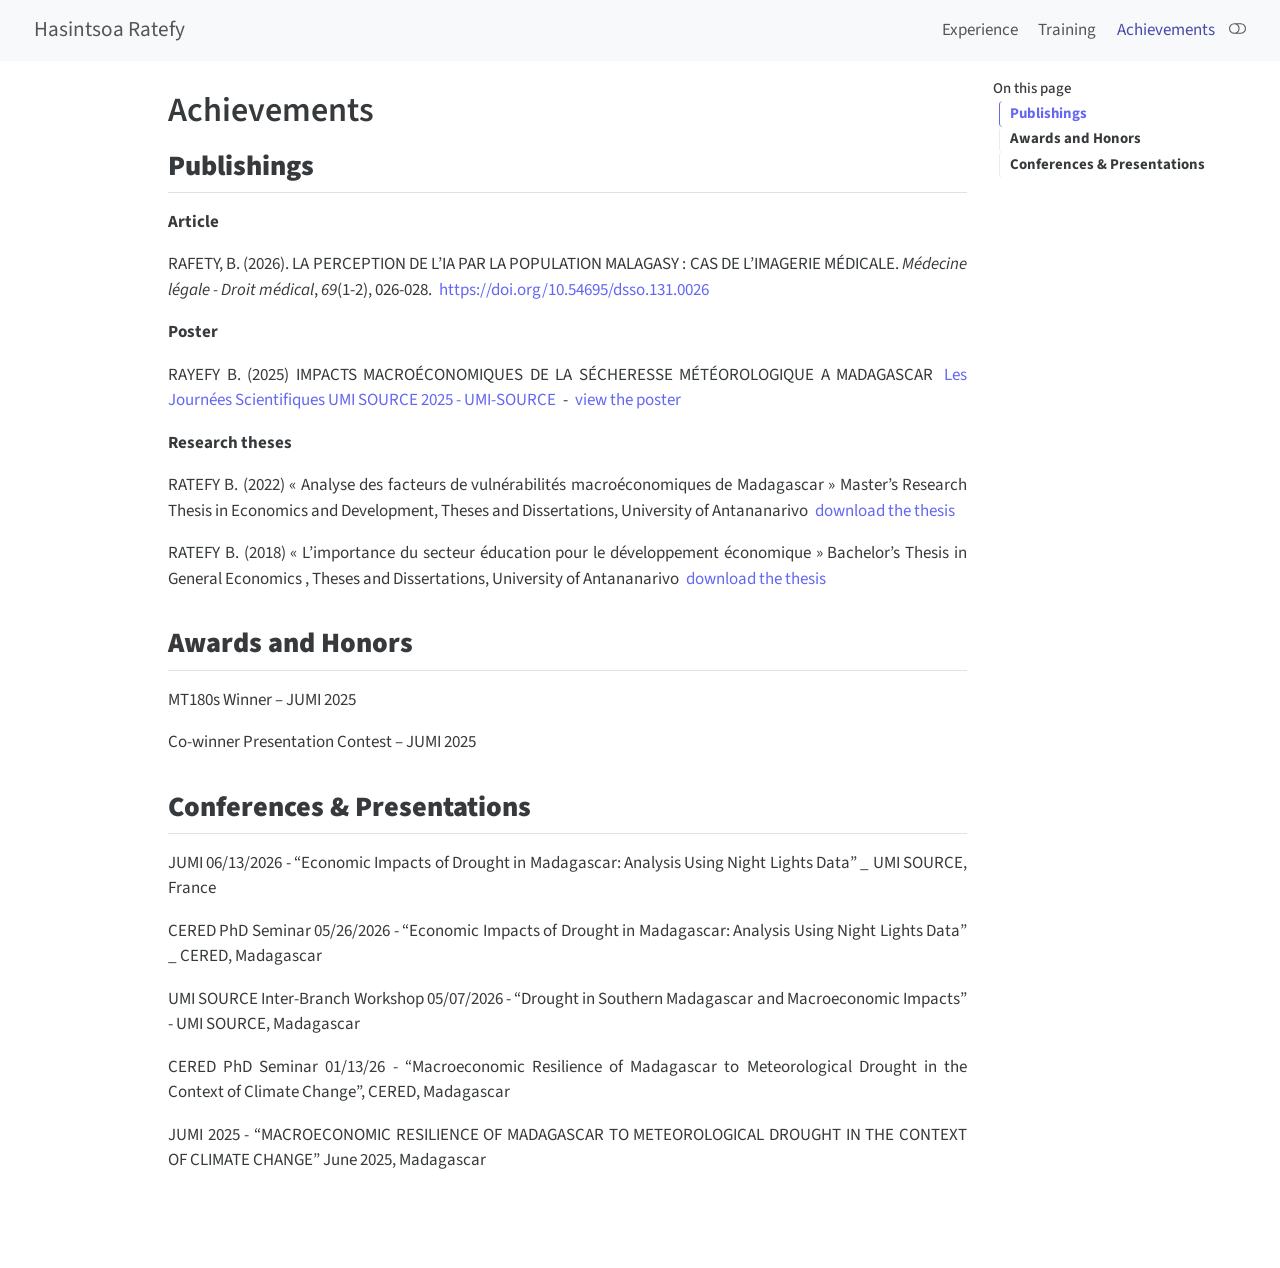
==== commit 0f2c4f6f: "Built site for gh-pages" ====
--- a/Pages/Achievements.html
+++ b/Pages/Achievements.html
@@ -271,8 +271,16 @@
 <div id="quarto-content" class="quarto-container page-columns page-rows-contents page-layout-article page-navbar">
 <!-- sidebar -->
 <!-- margin-sidebar -->
-    <div id="quarto-margin-sidebar" class="sidebar margin-sidebar zindex-bottom">
-        
+    <div id="quarto-margin-sidebar" class="sidebar margin-sidebar">
+        <nav id="TOC" role="doc-toc" class="toc-active">
+    <h2 id="toc-title">On this page</h2>
+   
+  <ul>
+  <li><a href="#publishings" id="toc-publishings" class="nav-link active" data-scroll-target="#publishings"><strong>Publishings</strong></a></li>
+  <li><a href="#awards-and-honors" id="toc-awards-and-honors" class="nav-link" data-scroll-target="#awards-and-honors"><strong>Awards and Honors</strong></a></li>
+  <li><a href="#conferences-presentations" id="toc-conferences-presentations" class="nav-link" data-scroll-target="#conferences-presentations"><strong>Conferences &amp; Presentations</strong></a></li>
+  </ul>
+</nav>
     </div>
 <!-- main -->
 <main class="content" id="quarto-document-content">
@@ -297,23 +305,23 @@
 </header>
 
 
-<section id="publishings" class="level4">
-<h4 class="anchored" data-anchor-id="publishings"><strong>Publishings</strong></h4>
+<section id="publishings" class="level2">
+<h2 class="anchored" data-anchor-id="publishings"><strong>Publishings</strong></h2>
 <p><strong>Article</strong></p>
 <p>RAFETY, B. (2026). LA PERCEPTION DE L’IA PAR LA POPULATION MALAGASY : CAS DE L’IMAGERIE MÉDICALE. <em>Médecine légale - Droit médical</em>, <em>69</em>(1-2), 026-028. <a href="https://doi.org/10.54695/dsso.131.0026" class="uri">https://doi.org/10.54695/dsso.131.0026</a></p>
 <p><strong>Poster</strong></p>
-<p>RAYEFY B. (2025) IMPACTS MACROÉCONOMIQUES DE LA SÉCHERESSE MÉTÉOROLOGIQUE A MADAGASCAR <a href="https://www.umi-source.uvsq.fr/les-journees-scientifique-umi-source-2025">Les Journées Scientifiques UMI SOURCE 2025 - UMI-SOURCE</a></p>
+<p>RAYEFY B. (2025) IMPACTS MACROÉCONOMIQUES DE LA SÉCHERESSE MÉTÉOROLOGIQUE A MADAGASCAR <a href="https://www.umi-source.uvsq.fr/les-journees-scientifique-umi-source-2025">Les Journées Scientifiques UMI SOURCE 2025 - UMI-SOURCE</a> - <a href="../files/Poster_Hasintsoa_JUMI_2025.pdf">view the poster</a></p>
 <p><strong>Research theses</strong></p>
-<p>RATEFY B. (2022) «&nbsp;Analyse des facteurs de vulnérabilités macroéconomiques de Madagascar&nbsp;» Mémoire de Master Recherche en Économie et développement, Thèse et Mémoires, Université d’Antananarivo</p>
-<p>RATEFY B. (2018) «&nbsp;L’importance du secteur éducation pour le développement économique&nbsp;» Mémoire de Licence en Économie Générale, Thèse et Mémoires, Université d’Antananarivo</p>
+<p>RATEFY B. (2022) «&nbsp;Analyse des facteurs de vulnérabilités macroéconomiques de Madagascar&nbsp;» Master’s Research Thesis in Economics and Development, Theses and Dissertations, University of Antananarivo <a href="../files/Mémoire_M2_Hasintsoa_RATEFY.pdf">download the thesis</a></p>
+<p>RATEFY B. (2018) «&nbsp;L’importance du secteur éducation pour le développement économique&nbsp;» Bachelor’s Thesis in General Economics , Theses and Dissertations, University of Antananarivo <a href="../files/Mémoire_L3_Hasintsoa_RATEFY.pdf">download the thesis</a></p>
 </section>
-<section id="awards-and-honors" class="level4">
-<h4 class="anchored" data-anchor-id="awards-and-honors"><strong>Awards and Honors</strong></h4>
+<section id="awards-and-honors" class="level2">
+<h2 class="anchored" data-anchor-id="awards-and-honors"><strong>Awards and Honors</strong></h2>
 <p>MT180s Winner – JUMI 2025</p>
 <p>Co-winner Presentation Contest – JUMI 2025</p>
 </section>
-<section id="conferences-presentations" class="level4">
-<h4 class="anchored" data-anchor-id="conferences-presentations"><strong>Conferences &amp; Presentations</strong></h4>
+<section id="conferences-presentations" class="level2">
+<h2 class="anchored" data-anchor-id="conferences-presentations"><strong>Conferences &amp; Presentations</strong></h2>
 <p>JUMI 06/13/2026 - “Economic Impacts of Drought in Madagascar: Analysis Using Night Lights Data” _ UMI SOURCE, France</p>
 <p>CERED PhD Seminar 05/26/2026 - “Economic Impacts of Drought in Madagascar: Analysis Using Night Lights Data” _ CERED, Madagascar</p>
 <p>UMI SOURCE Inter-Branch Workshop 05/07/2026 - “Drought in Southern Madagascar and Macroeconomic Impacts” - UMI SOURCE, Madagascar</p>
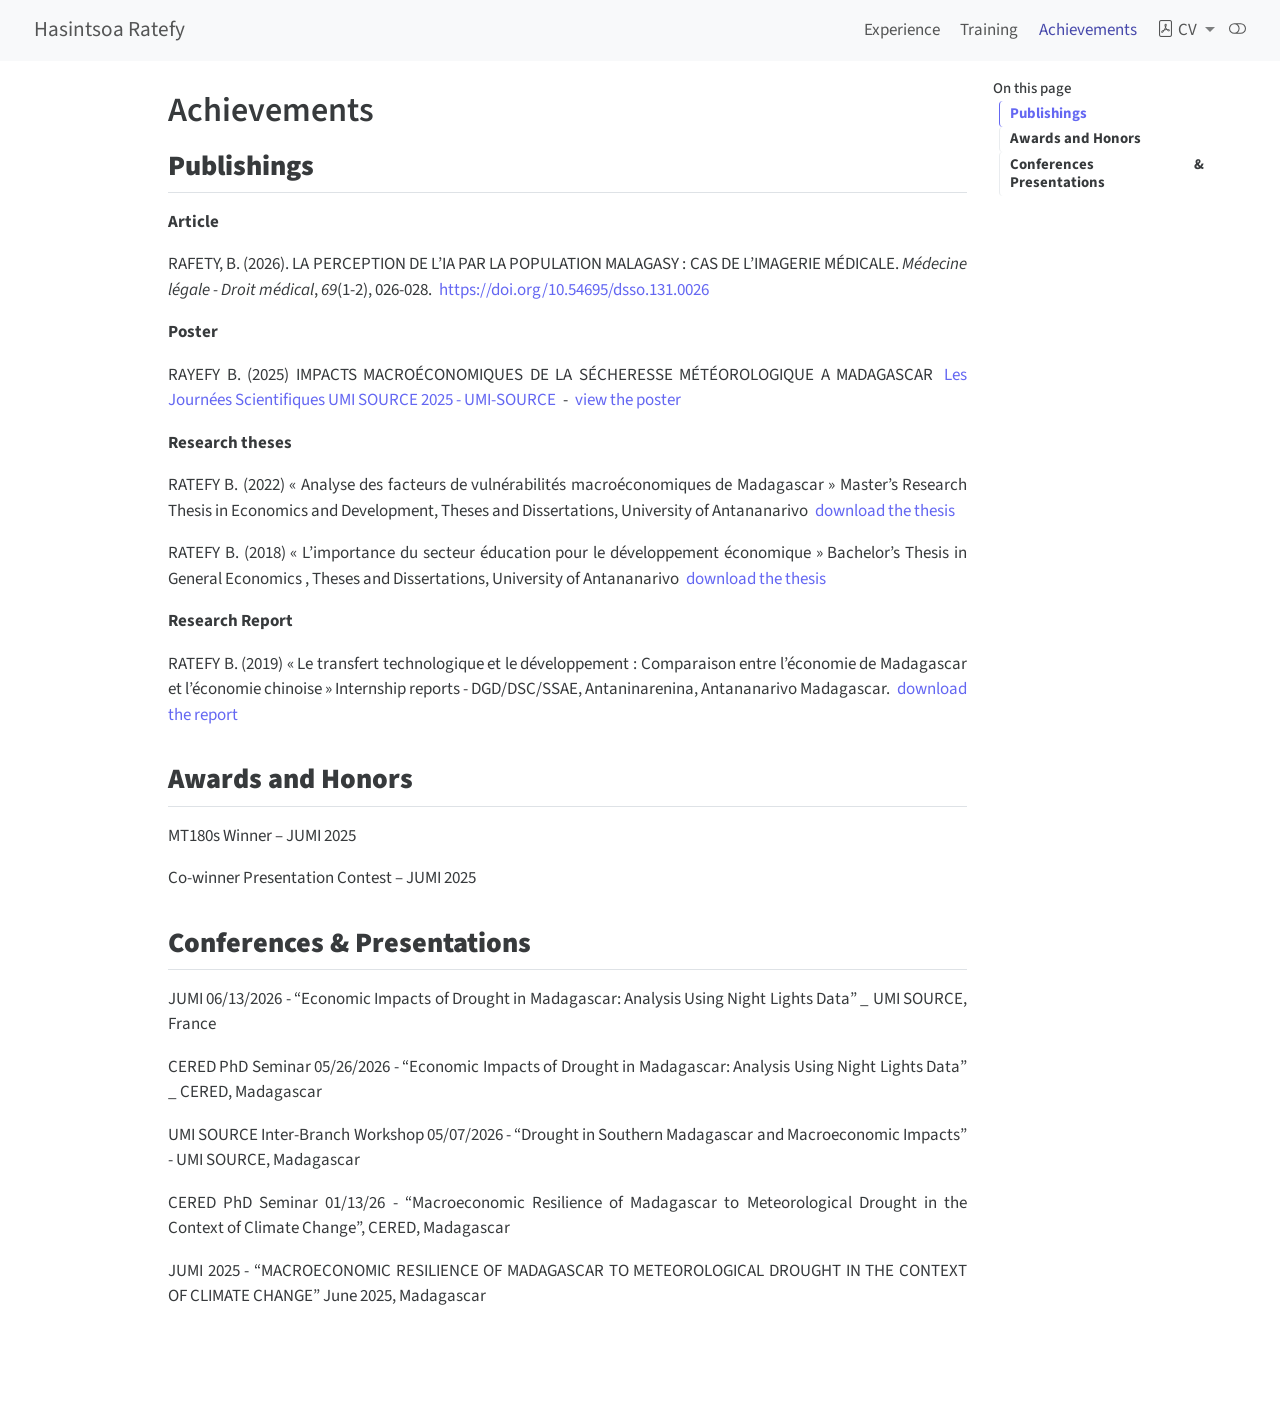
==== commit 4b0e8fbe: "Built site for gh-pages" ====
--- a/Pages/Achievements.html
+++ b/Pages/Achievements.html
@@ -2,7 +2,7 @@
 <html xmlns="http://www.w3.org/1999/xhtml" lang="en" xml:lang="en"><head>
 
 <meta charset="utf-8">
-<meta name="generator" content="quarto-1.10.19">
+<meta name="generator" content="quarto-1.11.9">
 
 <meta name="viewport" content="width=device-width, initial-scale=1.0, user-scalable=yes">
 
@@ -35,18 +35,19 @@
 <script src="../site_libs/clipboard/clipboard.min.js"></script>
 <script src="../site_libs/quarto-html/quarto.js" type="module"></script>
 <script src="../site_libs/quarto-html/tabsets/tabsets.js" type="module"></script>
+<script src="../site_libs/quarto-html/scrollable-regions/scrollable-regions.js" type="module"></script>
 <script src="../site_libs/quarto-html/popper.min.js"></script>
 <script src="../site_libs/quarto-html/tippy.umd.min.js"></script>
 <script src="../site_libs/quarto-html/anchor.min.js"></script>
 <link href="../site_libs/quarto-html/tippy.css" rel="stylesheet">
-<link href="../site_libs/quarto-html/quarto-syntax-highlighting-bf27225e3a48a9273f3daa8f8e829971.css" rel="stylesheet" class="quarto-color-scheme" id="quarto-text-highlighting-styles">
-<link href="../site_libs/quarto-html/quarto-syntax-highlighting-dark-b626d73c4c936ccc3cb08be7d45d1df6.css" rel="stylesheet" class="quarto-color-scheme quarto-color-alternate" id="quarto-text-highlighting-styles">
-<link href="../site_libs/quarto-html/quarto-syntax-highlighting-bf27225e3a48a9273f3daa8f8e829971.css" rel="stylesheet" class="quarto-color-scheme-extra" id="quarto-text-highlighting-styles">
+<link href="../site_libs/quarto-html/quarto-syntax-highlighting-63b5708e65d6cd79cd7618c58d0c21e7.css" rel="stylesheet" class="quarto-color-scheme" id="quarto-text-highlighting-styles">
+<link href="../site_libs/quarto-html/quarto-syntax-highlighting-dark-447e42e69aaa9833c0ba1b986f430b20.css" rel="stylesheet" class="quarto-color-scheme quarto-color-alternate" id="quarto-text-highlighting-styles">
+<link href="../site_libs/quarto-html/quarto-syntax-highlighting-63b5708e65d6cd79cd7618c58d0c21e7.css" rel="stylesheet" class="quarto-color-scheme-extra" id="quarto-text-highlighting-styles">
 <script src="../site_libs/bootstrap/bootstrap.min.js"></script>
 <link href="../site_libs/bootstrap/bootstrap-icons.css" rel="stylesheet">
-<link href="../site_libs/bootstrap/bootstrap-2d3dbf4d77b08a070928726ce51c7c31.min.css" rel="stylesheet" append-hash="true" class="quarto-color-scheme" id="quarto-bootstrap" data-mode="light">
-<link href="../site_libs/bootstrap/bootstrap-dark-a3da2e641472fc8f3514a534a633a6c3.min.css" rel="stylesheet" append-hash="true" class="quarto-color-scheme quarto-color-alternate" id="quarto-bootstrap" data-mode="dark">
-<link href="../site_libs/bootstrap/bootstrap-2d3dbf4d77b08a070928726ce51c7c31.min.css" rel="stylesheet" append-hash="true" class="quarto-color-scheme-extra" id="quarto-bootstrap" data-mode="light">
+<link href="../site_libs/bootstrap/bootstrap-d1faa2ffca7e90fc69bb78e0acbab1d2.min.css" rel="stylesheet" append-hash="true" class="quarto-color-scheme" id="quarto-bootstrap" data-mode="light">
+<link href="../site_libs/bootstrap/bootstrap-dark-e1f7b594c1cf0f7ca9c37b0ad165d25b.min.css" rel="stylesheet" append-hash="true" class="quarto-color-scheme quarto-color-alternate" id="quarto-bootstrap" data-mode="dark">
+<link href="../site_libs/bootstrap/bootstrap-d1faa2ffca7e90fc69bb78e0acbab1d2.min.css" rel="stylesheet" append-hash="true" class="quarto-color-scheme-extra" id="quarto-bootstrap" data-mode="light">
 <script id="quarto-search-options" type="application/json">{
   "language": {
     "search-no-results-text": "No results",
@@ -69,7 +70,7 @@
 <meta property="og:site_name" content="Hasintsoa Ratefy">
 </head>
 
-<body class="nav-fixed quarto-light"><script id="quarto-html-before-body" type="application/javascript">
+<body class="nav-fixed quarto-light"><a id="quarto-skip-link" class="visually-hidden-focusable" href="#quarto-document-content">Skip to main content</a><script id="quarto-html-before-body" type="application/javascript">
     const toggleBodyColorMode = (bsSheetEl) => {
       const mode = bsSheetEl.getAttribute("data-mode");
       const bodyEl = window.document.querySelector("body");
@@ -92,6 +93,7 @@
       for (let i=0; i < toggles.length; i++) {
         const toggle = toggles[i];
         if (toggle) {
+          toggle.setAttribute("aria-checked", alternate ? "true" : "false");
           if (alternate) {
             toggle.classList.add("alternate");
           } else {
@@ -121,13 +123,19 @@
       manageTransitions('#quarto-margin-sidebar .nav-link', true);
       // Switch the toggles
       setColorSchemeToggle(alternate)
-      // Hack to workaround the fact that safari doesn't
-      // properly recolor the scrollbar when toggling (#1455)
+    }
+    // Hack to workaround the fact that safari doesn't
+    // properly recolor the scrollbar when toggling (#1455).
+    // Not run on load: stylesheets are set before first paint there, and
+    // scrolling would undo the scroll to a URL fragment (#14973).
+    // The one pixel nudge keeps the reader where they were.
+    const refreshSafariScrollbar = () => {
       if (navigator.userAgent.indexOf('Safari') > 0 && navigator.userAgent.indexOf('Chrome') == -1) {
         manageTransitions("body", false);
-        window.scrollTo(0, 1);
+        const scrollY = window.scrollY;
+        window.scrollTo(0, scrollY > 0 ? scrollY - 1 : 1);
         setTimeout(() => {
-          window.scrollTo(0, 0);
+          window.scrollTo(0, scrollY);
           manageTransitions("body", true);
         }, 40);
       }
@@ -221,6 +229,7 @@
       // Read the current dark / light value
       let toAlternate = !hasAlternateSentinel();
       toggleColorMode(toAlternate);
+      refreshSafariScrollbar();
       setStyleSentinel(toAlternate);
       toggleGiscusIfUsed(toAlternate, darkModeDefault);
       window.dispatchEvent(new Event('resize'));
@@ -235,14 +244,14 @@
 
 <div id="quarto-search-results"></div>
   <header id="quarto-header" class="headroom fixed-top">
-    <nav class="navbar navbar-expand-lg " data-bs-theme="dark">
+    <nav class="navbar navbar-expand-lg " data-bs-theme="dark" aria-label="Site">
       <div class="navbar-container container-fluid">
       <div class="navbar-brand-container mx-auto">
     <a class="navbar-brand" href="../index.html">
     <span class="navbar-title">Hasintsoa Ratefy</span>
     </a>
   </div>
-          <button class="navbar-toggler" type="button" data-bs-toggle="collapse" data-bs-target="#navbarCollapse" aria-controls="navbarCollapse" role="menu" aria-expanded="false" aria-label="Toggle navigation" onclick="if (window.quartoToggleHeadroom) { window.quartoToggleHeadroom(); }">
+          <button class="navbar-toggler" type="button" data-bs-toggle="collapse" data-bs-target="#navbarCollapse" aria-controls="navbarCollapse" aria-expanded="false" aria-label="Toggle navigation" onclick="if (window.quartoToggleHeadroom) { window.quartoToggleHeadroom(); }">
   <span class="navbar-toggler-icon"></span>
 </button>
           <div class="collapse navbar-collapse" id="navbarCollapse">
@@ -259,10 +268,27 @@
     <a class="nav-link active" href="../Pages/Achievements.html" aria-current="page"> 
 <span class="menu-text">Achievements</span></a>
   </li>  
+  <li class="nav-item dropdown ">
+    <a class="nav-link dropdown-toggle" href="#" id="nav-menu-cv" role="link" data-bs-toggle="dropdown" aria-expanded="false">
+      <i class="bi bi-file-pdf" role="img">
+</i> 
+ <span class="menu-text">CV</span>
+    </a>
+    <ul class="dropdown-menu dropdown-menu-end" aria-labelledby="nav-menu-cv">    
+        <li>
+    <a class="dropdown-item" href="../../files/EN CV Hasintsoa RATEFY nov 2026.pdf">
+ <span class="dropdown-text">English</span></a>
+  </li>  
+        <li>
+    <a class="dropdown-item" href="../../files/FR CV Hasintsoa RATEFY nov 2026.pdf">
+ <span class="dropdown-text">French</span></a>
+  </li>  
+    </ul>
+  </li>
 </ul>
           </div> <!-- /navcollapse -->
             <div class="quarto-navbar-tools">
-  <a href="" class="quarto-color-scheme-toggle quarto-navigation-tool  px-1" onclick="window.quartoToggleColorScheme(); return false;" title="Toggle dark mode"><i class="bi"></i></a>
+  <button type="button" role="switch" aria-checked="false" class="quarto-color-scheme-toggle quarto-navigation-tool  px-1" onclick="window.quartoToggleColorScheme(); return false;" title="Toggle dark mode" aria-label="Toggle dark mode"><i class="bi"></i></button>
 </div>
       </div> <!-- /container-fluid -->
     </nav>
@@ -272,7 +298,7 @@
 <!-- sidebar -->
 <!-- margin-sidebar -->
     <div id="quarto-margin-sidebar" class="sidebar margin-sidebar">
-        <nav id="TOC" role="doc-toc" class="toc-active">
+        <nav id="TOC" role="doc-toc" aria-labelledby="toc-title" class="toc-active">
     <h2 id="toc-title">On this page</h2>
    
   <ul>
@@ -283,7 +309,7 @@
 </nav>
     </div>
 <!-- main -->
-<main class="content" id="quarto-document-content">
+<main class="content" id="quarto-document-content" tabindex="-1">
 
 
 <header id="title-block-header" class="quarto-title-block default">
@@ -314,6 +340,8 @@
 <p><strong>Research theses</strong></p>
 <p>RATEFY B. (2022) «&nbsp;Analyse des facteurs de vulnérabilités macroéconomiques de Madagascar&nbsp;» Master’s Research Thesis in Economics and Development, Theses and Dissertations, University of Antananarivo <a href="../files/Mémoire_M2_Hasintsoa_RATEFY.pdf">download the thesis</a></p>
 <p>RATEFY B. (2018) «&nbsp;L’importance du secteur éducation pour le développement économique&nbsp;» Bachelor’s Thesis in General Economics , Theses and Dissertations, University of Antananarivo <a href="../files/Mémoire_L3_Hasintsoa_RATEFY.pdf">download the thesis</a></p>
+<p><strong>Research Report</strong></p>
+<p>RATEFY B. (2019) «&nbsp;Le transfert technologique et le développement&nbsp;: Comparaison entre l’économie de Madagascar et l’économie chinoise » Internship reports - DGD/DSC/SSAE, Antaninarenina, Antananarivo Madagascar. <a href="../files/Rapport de recherche Douanes Hasintsoa RATEFY.pdf">download the report</a></p>
 </section>
 <section id="awards-and-honors" class="level2">
 <h2 class="anchored" data-anchor-id="awards-and-honors"><strong>Awards and Honors</strong></h2>
@@ -336,15 +364,50 @@
   window.document.addEventListener("DOMContentLoaded", function (event) {
     // Ensure there is a toggle, if there isn't float one in the top right
     if (window.document.querySelector('.quarto-color-scheme-toggle') === null) {
-      const a = window.document.createElement('a');
-      a.classList.add('top-right');
-      a.classList.add('quarto-color-scheme-toggle');
-      a.href = "";
-      a.onclick = function() { try { window.quartoToggleColorScheme(); } catch {} return false; };
+      const toggle = window.document.createElement('button');
+      toggle.type = "button";
+      toggle.setAttribute("role", "switch");
+      toggle.setAttribute("aria-checked", "false");
+      toggle.classList.add('top-right');
+      toggle.classList.add('quarto-color-scheme-toggle');
+      toggle.setAttribute("aria-label", "Toggle dark mode");
+      toggle.onclick = function() { try { window.quartoToggleColorScheme(); } catch {} return false; };
       const i = window.document.createElement("i");
       i.classList.add('bi');
-      a.appendChild(i);
-      window.document.body.appendChild(a);
+      toggle.appendChild(i);
+      // Put the toggle in a landmark of its own, so that landmark navigation
+      // can reach it.
+      //
+      // The container is always a fresh direct child of body, and the toggle is
+      // never moved into page furniture that the theme or the author controls.
+      // The toggle is positioned against the page, so any ancestor that
+      // establishes a containing block captures it: a positioned element or a
+      // grid for position: absolute, and transform, filter, will-change or
+      // contain for position: fixed. A direct child of body has none of these
+      // to inherit, and the shift when one appears is silent and visual.
+      //
+      // ARIA says a document should have at most one banner, and axe reports a
+      // duplicate whether or not the banners carry distinct labels. So use a
+      // header when the page has no banner yet, and a named region otherwise.
+      //
+      // A header is a banner wherever it sits, unless it is inside sectioning
+      // content, so this cannot just look at the children of body: a custom
+      // page layout wraps the title block header in a plain div. An explicit
+      // role="banner" always counts.
+      const sectioning = 'article, aside, main, nav, section, [role="article"], [role="complementary"], [role="main"], [role="navigation"], [role="region"]';
+      const hasBanner = Array.from(
+        window.document.querySelectorAll('header:not([role]), [role="banner"]')
+      ).some(function(el) {
+        return el.hasAttribute("role") || el.closest(sectioning) === null;
+      });
+      const container = window.document.createElement(hasBanner ? "div" : "header");
+      if (hasBanner) {
+        container.setAttribute("role", "region");
+        container.setAttribute("aria-label", "Toggle dark mode");
+      }
+      container.classList.add('quarto-color-scheme-toggle-container');
+      container.appendChild(toggle);
+      window.document.body.appendChild(container);
     }
     setColorSchemeToggle(hasAlternateSentinel())
     const icon = "";
@@ -423,7 +486,8 @@
           return filterRegex.test(href) || localhostRegex.test(href) || mailtoRegex.test(href);
       }
       // Inspect non-navigation links and adorn them if external
-     var links = window.document.querySelectorAll('a[href]:not(.nav-link):not(.navbar-brand):not(.toc-action):not(.sidebar-link):not(.sidebar-item-toggle):not(.pagination-link):not(.no-external):not([aria-hidden]):not(.dropdown-item):not(.quarto-navigation-tool):not(.about-link)');
+      window.quartoDecorateExternalLinks = function (root) {
+     var links = (root || window.document).querySelectorAll('a[href]:not(.nav-link):not(.navbar-brand):not(.toc-action):not(.sidebar-link):not(.sidebar-item-toggle):not(.pagination-link):not(.no-external):not([aria-hidden]):not(.dropdown-item):not(.quarto-navigation-tool):not(.about-link)');
       for (var i=0; i<links.length; i++) {
         const link = links[i];
         if (!isInternal(link.href)) {
@@ -432,8 +496,69 @@
           if (link.dataset.originalHref !== undefined) {
             link.href = link.dataset.originalHref;
           }
-        }
-      }
+          if (!link.classList.contains('no-external-icon')) {
+          }
+        }
+      }
+      };
+      window.quartoDecorateExternalLinks(window.document);
+    // Esc closes the popup (WCAG 1.4.13) and focus leaving both trigger and
+    // popup closes it (WCAG 2.4.11); tippy handles neither for interactive popups.
+    const hideOnEscAndFocusOut = {
+      name: 'hideOnEscAndFocusOut',
+      defaultValue: true,
+      fn(instance) {
+        const dismiss = () => {
+          // A show scheduled by the trigger delay would otherwise reopen it
+          instance.clearDelayTimeouts();
+          instance.hide();
+        };
+        const onKeyDown = (event) => {
+          if (event.key !== 'Escape') {
+            return;
+          }
+          // Keep Esc from also reaching page handlers (e.g. reveal.js overview),
+          // except an open reveal.js slide menu, which Esc should close too.
+          // The menu handles keys only when its keyboard option is on.
+          const menuHandlesEsc = window.Reveal?.getPlugin?.('menu')?.isOpen() &&
+            window.Reveal.getConfig().menu?.keyboard !== false;
+          if (!menuHandlesEsc) {
+            event.stopPropagation();
+          }
+          if (instance.popper.contains(window.document.activeElement)) {
+            // Disabled while refocusing so the focus trigger does not reopen it
+            instance.disable();
+            instance.reference.focus();
+            instance.enable();
+          }
+          dismiss();
+        };
+        const onFocusOut = (event) => {
+          const target = event.relatedTarget;
+          if (target && !instance.reference.contains(target) &&
+              !instance.popper.contains(target)) {
+            dismiss();
+          }
+        };
+        // On the trigger too: a click trigger (code-annotations: select) has no
+        // blur handling. Attached for the instance's lifetime so leaving the
+        // trigger also cancels a show still pending on the trigger delay.
+        instance.reference.addEventListener('focusout', onFocusOut);
+        return {
+          onShow() {
+            window.document.addEventListener('keydown', onKeyDown, true);
+            instance.popper.addEventListener('focusout', onFocusOut);
+          },
+          onHide() {
+            window.document.removeEventListener('keydown', onKeyDown, true);
+            instance.popper.removeEventListener('focusout', onFocusOut);
+          },
+          onDestroy() {
+            instance.reference.removeEventListener('focusout', onFocusOut);
+          },
+        };
+      },
+    };
     function tippyHover(el, contentFn, onTriggerFn, onUntriggerFn) {
       const config = {
         allowHTML: true,
@@ -447,6 +572,7 @@
         interactiveBorder: 10,
         theme: 'quarto',
         placement: 'bottom-start',
+        plugins: [hideOnEscAndFocusOut],
       };
       if (contentFn) {
         config.content = contentFn;
@@ -609,44 +735,54 @@
           const lineIds = lines.map((line) => {
             return targetCell + "-" + line;
           })
-          let top = null;
-          let height = null;
-          let parent = null;
+          // Each band is positioned against its own containing block, which is
+          // not the offsetParent of the lines, so place it from client rects.
+          const placeBand = (band, firstEl, lastEl, codeBlock) => {
+            const container = band.offsetParent;
+            if (container === null) {
+              return;
+            }
+            const containerRect = container.getBoundingClientRect();
+            // Reveal.js scales slides with a transform, so convert client
+            // pixels back to the CSS pixels of the container.
+            const scale = containerRect.height / container.offsetHeight || 1;
+            const firstRect = firstEl.getBoundingClientRect();
+            const lastRect = lastEl.getBoundingClientRect();
+            const top = (firstRect.top - containerRect.top) / scale - container.clientTop + container.scrollTop;
+            const height = (lastRect.bottom - firstRect.top) / scale;
+            band.style.top = top - 2 + "px";
+            band.style.height = height + 4 + "px";
+            if (codeBlock) {
+              // Without the copy button wrapper, the containing block is wider
+              // than the code block, so span the code block explicitly.
+              const blockRect = codeBlock.getBoundingClientRect();
+              band.style.left = (blockRect.left - containerRect.left) / scale - container.clientLeft + container.scrollLeft + "px";
+              band.style.width = blockRect.width / scale + "px";
+            }
+          };
           if (lineIds.length > 0) {
-              //compute the position of the single el (top and bottom and make a div)
-              const el = window.document.getElementById(lineIds[0]);
-              top = el.offsetTop;
-              height = el.offsetHeight;
-              parent = el.parentElement.parentElement;
-            if (lineIds.length > 1) {
-              const lastEl = window.document.getElementById(lineIds[lineIds.length - 1]);
-              const bottom = lastEl.offsetTop + lastEl.offsetHeight;
-              height = bottom - top;
+            const el = window.document.getElementById(lineIds[0]);
+            const lastEl = window.document.getElementById(lineIds[lineIds.length - 1]);
+            const parent = el.parentElement.parentElement;
+            // cook up a div (if necessary) and position it
+            let div = window.document.getElementById("code-annotation-line-highlight");
+            if (div === null) {
+              div = window.document.createElement("div");
+              div.setAttribute("id", "code-annotation-line-highlight");
+              div.style.position = 'absolute';
+              parent.appendChild(div);
             }
-            if (top !== null && height !== null && parent !== null) {
-              // cook up a div (if necessary) and position it 
-              let div = window.document.getElementById("code-annotation-line-highlight");
-              if (div === null) {
-                div = window.document.createElement("div");
-                div.setAttribute("id", "code-annotation-line-highlight");
-                div.style.position = 'absolute';
-                parent.appendChild(div);
-              }
-              div.style.top = top - 2 + "px";
-              div.style.height = height + 4 + "px";
-              div.style.left = 0;
-              let gutterDiv = window.document.getElementById("code-annotation-line-highlight-gutter");
-              if (gutterDiv === null) {
-                gutterDiv = window.document.createElement("div");
-                gutterDiv.setAttribute("id", "code-annotation-line-highlight-gutter");
-                gutterDiv.style.position = 'absolute';
-                const codeCell = window.document.getElementById(targetCell);
-                const gutter = codeCell.querySelector('.code-annotation-gutter');
-                gutter.appendChild(gutterDiv);
-              }
-              gutterDiv.style.top = top - 2 + "px";
-              gutterDiv.style.height = height + 4 + "px";
+            placeBand(div, el, lastEl, parent.closest("div.sourceCode") || parent);
+            let gutterDiv = window.document.getElementById("code-annotation-line-highlight-gutter");
+            if (gutterDiv === null) {
+              gutterDiv = window.document.createElement("div");
+              gutterDiv.setAttribute("id", "code-annotation-line-highlight-gutter");
+              gutterDiv.style.position = 'absolute';
+              const codeCell = window.document.getElementById(targetCell);
+              const gutter = codeCell.querySelector('.code-annotation-gutter');
+              gutter.appendChild(gutterDiv);
             }
+            placeBand(gutterDiv, el, lastEl);
             selectedAnnoteEl = annoteEl;
           }
         };
@@ -745,6 +881,9 @@
     }
   });
   </script>
+  <script type="application/javascript">
+  window.quartoScrollableRegionsLabels = {"code":"Scrollable code","output":"Scrollable output"};
+  </script>
 </div> <!-- /content -->
 
 
--- a/site_libs/quarto-html/quarto-syntax-highlighting-63b5708e65d6cd79cd7618c58d0c21e7.css
+++ b/site_libs/quarto-html/quarto-syntax-highlighting-63b5708e65d6cd79cd7618c58d0c21e7.css
@@ -0,0 +1,236 @@
+/* quarto syntax highlight colors */
+:root {
+  --quarto-hl-ot-color: #003B4F;
+  --quarto-hl-at-color: #657422;
+  --quarto-hl-ss-color: #20794D;
+  --quarto-hl-an-color: #5E5E5E;
+  --quarto-hl-fu-color: #4758AB;
+  --quarto-hl-st-color: #20794D;
+  --quarto-hl-cf-color: #003B4F;
+  --quarto-hl-op-color: #5E5E5E;
+  --quarto-hl-er-color: #AD0000;
+  --quarto-hl-bn-color: #AD0000;
+  --quarto-hl-al-color: #AD0000;
+  --quarto-hl-va-color: #111111;
+  --quarto-hl-bu-color: inherit;
+  --quarto-hl-ex-color: inherit;
+  --quarto-hl-pp-color: #AD0000;
+  --quarto-hl-in-color: #5E5E5E;
+  --quarto-hl-vs-color: #20794D;
+  --quarto-hl-wa-color: #5E5E5E;
+  --quarto-hl-do-color: #5E5E5E;
+  --quarto-hl-im-color: #00769E;
+  --quarto-hl-ch-color: #20794D;
+  --quarto-hl-dt-color: #AD0000;
+  --quarto-hl-fl-color: #AD0000;
+  --quarto-hl-co-color: #5E5E5E;
+  --quarto-hl-cv-color: #5E5E5E;
+  --quarto-hl-cn-color: #8f5902;
+  --quarto-hl-sc-color: #5E5E5E;
+  --quarto-hl-dv-color: #AD0000;
+  --quarto-hl-kw-color: #003B4F;
+}
+
+/* other quarto variables */
+:root {
+  --quarto-font-monospace: SFMono-Regular, Menlo, Monaco, Consolas, "Liberation Mono", "Courier New", monospace;
+}
+
+/* syntax highlight based on Pandoc's rules */
+pre > code.sourceCode > span {
+  color: #003B4F;
+}
+
+code.sourceCode > span {
+  color: #003B4F;
+}
+
+div.sourceCode,
+div.sourceCode pre.sourceCode {
+  color: #003B4F;
+}
+
+/* Normal */
+code span {
+  color: #003B4F;
+}
+
+/* Alert */
+code span.al {
+  color: #AD0000;
+  font-style: inherit;
+}
+
+/* Annotation */
+code span.an {
+  color: #5E5E5E;
+  font-style: inherit;
+}
+
+/* Attribute */
+code span.at {
+  color: #657422;
+  font-style: inherit;
+}
+
+/* BaseN */
+code span.bn {
+  color: #AD0000;
+  font-style: inherit;
+}
+
+/* BuiltIn */
+code span.bu {
+  font-style: inherit;
+}
+
+/* ControlFlow */
+code span.cf {
+  color: #003B4F;
+  font-weight: bold;
+  font-style: inherit;
+}
+
+/* Char */
+code span.ch {
+  color: #20794D;
+  font-style: inherit;
+}
+
+/* Constant */
+code span.cn {
+  color: #8f5902;
+  font-style: inherit;
+}
+
+/* Comment */
+code span.co {
+  color: #5E5E5E;
+  font-style: inherit;
+}
+
+/* CommentVar */
+code span.cv {
+  color: #5E5E5E;
+  font-style: italic;
+}
+
+/* Documentation */
+code span.do {
+  color: #5E5E5E;
+  font-style: italic;
+}
+
+/* DataType */
+code span.dt {
+  color: #AD0000;
+  font-style: inherit;
+}
+
+/* DecVal */
+code span.dv {
+  color: #AD0000;
+  font-style: inherit;
+}
+
+/* Error */
+code span.er {
+  color: #AD0000;
+  font-style: inherit;
+}
+
+/* Extension */
+code span.ex {
+  font-style: inherit;
+}
+
+/* Float */
+code span.fl {
+  color: #AD0000;
+  font-style: inherit;
+}
+
+/* Function */
+code span.fu {
+  color: #4758AB;
+  font-style: inherit;
+}
+
+/* Import */
+code span.im {
+  color: #00769E;
+  font-style: inherit;
+}
+
+/* Information */
+code span.in {
+  color: #5E5E5E;
+  font-style: inherit;
+}
+
+/* Keyword */
+code span.kw {
+  color: #003B4F;
+  font-weight: bold;
+  font-style: inherit;
+}
+
+/* Operator */
+code span.op {
+  color: #5E5E5E;
+  font-style: inherit;
+}
+
+/* Other */
+code span.ot {
+  color: #003B4F;
+  font-style: inherit;
+}
+
+/* Preprocessor */
+code span.pp {
+  color: #AD0000;
+  font-style: inherit;
+}
+
+/* SpecialChar */
+code span.sc {
+  color: #5E5E5E;
+  font-style: inherit;
+}
+
+/* SpecialString */
+code span.ss {
+  color: #20794D;
+  font-style: inherit;
+}
+
+/* String */
+code span.st {
+  color: #20794D;
+  font-style: inherit;
+}
+
+/* Variable */
+code span.va {
+  color: #111111;
+  font-style: inherit;
+}
+
+/* VerbatimString */
+code span.vs {
+  color: #20794D;
+  font-style: inherit;
+}
+
+/* Warning */
+code span.wa {
+  color: #5E5E5E;
+  font-style: italic;
+}
+
+.prevent-inlining {
+  content: "</";
+}
+
+/*# sourceMappingURL=054cc16b9e9817627be6994582d2ffb5.css.map */
--- a/site_libs/quarto-html/quarto-syntax-highlighting-dark-447e42e69aaa9833c0ba1b986f430b20.css
+++ b/site_libs/quarto-html/quarto-syntax-highlighting-dark-447e42e69aaa9833c0ba1b986f430b20.css
@@ -0,0 +1,219 @@
+/* quarto syntax highlight colors */
+:root {
+  --quarto-hl-al-color: #f07178;
+  --quarto-hl-an-color: #d4d0ab;
+  --quarto-hl-at-color: #00e0e0;
+  --quarto-hl-bn-color: #d4d0ab;
+  --quarto-hl-bu-color: #abe338;
+  --quarto-hl-ch-color: #abe338;
+  --quarto-hl-co-color: #f8f8f2;
+  --quarto-hl-cv-color: #ffd700;
+  --quarto-hl-cn-color: #ffd700;
+  --quarto-hl-cf-color: #ffa07a;
+  --quarto-hl-dt-color: #ffa07a;
+  --quarto-hl-dv-color: #d4d0ab;
+  --quarto-hl-do-color: #f8f8f2;
+  --quarto-hl-er-color: #f07178;
+  --quarto-hl-ex-color: #00e0e0;
+  --quarto-hl-fl-color: #d4d0ab;
+  --quarto-hl-fu-color: #ffa07a;
+  --quarto-hl-im-color: #abe338;
+  --quarto-hl-in-color: #d4d0ab;
+  --quarto-hl-kw-color: #ffa07a;
+  --quarto-hl-op-color: #ffa07a;
+  --quarto-hl-ot-color: #00e0e0;
+  --quarto-hl-pp-color: #dcc6e0;
+  --quarto-hl-re-color: #00e0e0;
+  --quarto-hl-sc-color: #abe338;
+  --quarto-hl-ss-color: #abe338;
+  --quarto-hl-st-color: #abe338;
+  --quarto-hl-va-color: #00e0e0;
+  --quarto-hl-vs-color: #abe338;
+  --quarto-hl-wa-color: #dcc6e0;
+}
+
+/* other quarto variables */
+:root {
+  --quarto-font-monospace: SFMono-Regular, Menlo, Monaco, Consolas, "Liberation Mono", "Courier New", monospace;
+}
+
+/* syntax highlight based on Pandoc's rules */
+pre > code.sourceCode > span {
+  color: #f8f8f2;
+}
+
+code.sourceCode > span {
+  color: #f8f8f2;
+}
+
+div.sourceCode,
+div.sourceCode pre.sourceCode {
+  color: #f8f8f2;
+}
+
+/* Normal */
+code span {
+  color: #f8f8f2;
+}
+
+/* Alert */
+code span.al {
+  color: #f07178;
+}
+
+/* Annotation */
+code span.an {
+  color: #d4d0ab;
+}
+
+/* Attribute */
+code span.at {
+  color: #00e0e0;
+}
+
+/* BaseN */
+code span.bn {
+  color: #d4d0ab;
+}
+
+/* BuiltIn */
+code span.bu {
+  color: #abe338;
+}
+
+/* ControlFlow */
+code span.cf {
+  font-weight: bold;
+  color: #ffa07a;
+}
+
+/* Char */
+code span.ch {
+  color: #abe338;
+}
+
+/* Constant */
+code span.cn {
+  color: #ffd700;
+}
+
+/* Comment */
+code span.co {
+  font-style: italic;
+  color: #f8f8f2;
+}
+
+/* CommentVar */
+code span.cv {
+  color: #ffd700;
+}
+
+/* Documentation */
+code span.do {
+  color: #f8f8f2;
+}
+
+/* DataType */
+code span.dt {
+  color: #ffa07a;
+}
+
+/* DecVal */
+code span.dv {
+  color: #d4d0ab;
+}
+
+/* Error */
+code span.er {
+  color: #f07178;
+  text-decoration: underline;
+}
+
+/* Extension */
+code span.ex {
+  font-weight: bold;
+  color: #00e0e0;
+}
+
+/* Float */
+code span.fl {
+  color: #d4d0ab;
+}
+
+/* Function */
+code span.fu {
+  color: #ffa07a;
+}
+
+/* Import */
+code span.im {
+  color: #abe338;
+}
+
+/* Information */
+code span.in {
+  color: #d4d0ab;
+}
+
+/* Keyword */
+code span.kw {
+  font-weight: bold;
+  color: #ffa07a;
+}
+
+/* Operator */
+code span.op {
+  color: #ffa07a;
+}
+
+/* Other */
+code span.ot {
+  color: #00e0e0;
+}
+
+/* Preprocessor */
+code span.pp {
+  color: #dcc6e0;
+}
+
+/* RegionMarker */
+code span.re {
+  background-color: #f8f8f2;
+  color: #00e0e0;
+}
+
+/* SpecialChar */
+code span.sc {
+  color: #abe338;
+}
+
+/* SpecialString */
+code span.ss {
+  color: #abe338;
+}
+
+/* String */
+code span.st {
+  color: #abe338;
+}
+
+/* Variable */
+code span.va {
+  color: #00e0e0;
+}
+
+/* VerbatimString */
+code span.vs {
+  color: #abe338;
+}
+
+/* Warning */
+code span.wa {
+  color: #dcc6e0;
+}
+
+.prevent-inlining {
+  content: "</";
+}
+
+/*# sourceMappingURL=be8e1111c2b710f7c3a4926ffa2967aa.css.map */
--- a/site_libs/quarto-html/quarto-syntax-highlighting-63b5708e65d6cd79cd7618c58d0c21e7.css
+++ b/site_libs/quarto-html/quarto-syntax-highlighting-63b5708e65d6cd79cd7618c58d0c21e7.css
@@ -0,0 +1,236 @@
+/* quarto syntax highlight colors */
+:root {
+  --quarto-hl-ot-color: #003B4F;
+  --quarto-hl-at-color: #657422;
+  --quarto-hl-ss-color: #20794D;
+  --quarto-hl-an-color: #5E5E5E;
+  --quarto-hl-fu-color: #4758AB;
+  --quarto-hl-st-color: #20794D;
+  --quarto-hl-cf-color: #003B4F;
+  --quarto-hl-op-color: #5E5E5E;
+  --quarto-hl-er-color: #AD0000;
+  --quarto-hl-bn-color: #AD0000;
+  --quarto-hl-al-color: #AD0000;
+  --quarto-hl-va-color: #111111;
+  --quarto-hl-bu-color: inherit;
+  --quarto-hl-ex-color: inherit;
+  --quarto-hl-pp-color: #AD0000;
+  --quarto-hl-in-color: #5E5E5E;
+  --quarto-hl-vs-color: #20794D;
+  --quarto-hl-wa-color: #5E5E5E;
+  --quarto-hl-do-color: #5E5E5E;
+  --quarto-hl-im-color: #00769E;
+  --quarto-hl-ch-color: #20794D;
+  --quarto-hl-dt-color: #AD0000;
+  --quarto-hl-fl-color: #AD0000;
+  --quarto-hl-co-color: #5E5E5E;
+  --quarto-hl-cv-color: #5E5E5E;
+  --quarto-hl-cn-color: #8f5902;
+  --quarto-hl-sc-color: #5E5E5E;
+  --quarto-hl-dv-color: #AD0000;
+  --quarto-hl-kw-color: #003B4F;
+}
+
+/* other quarto variables */
+:root {
+  --quarto-font-monospace: SFMono-Regular, Menlo, Monaco, Consolas, "Liberation Mono", "Courier New", monospace;
+}
+
+/* syntax highlight based on Pandoc's rules */
+pre > code.sourceCode > span {
+  color: #003B4F;
+}
+
+code.sourceCode > span {
+  color: #003B4F;
+}
+
+div.sourceCode,
+div.sourceCode pre.sourceCode {
+  color: #003B4F;
+}
+
+/* Normal */
+code span {
+  color: #003B4F;
+}
+
+/* Alert */
+code span.al {
+  color: #AD0000;
+  font-style: inherit;
+}
+
+/* Annotation */
+code span.an {
+  color: #5E5E5E;
+  font-style: inherit;
+}
+
+/* Attribute */
+code span.at {
+  color: #657422;
+  font-style: inherit;
+}
+
+/* BaseN */
+code span.bn {
+  color: #AD0000;
+  font-style: inherit;
+}
+
+/* BuiltIn */
+code span.bu {
+  font-style: inherit;
+}
+
+/* ControlFlow */
+code span.cf {
+  color: #003B4F;
+  font-weight: bold;
+  font-style: inherit;
+}
+
+/* Char */
+code span.ch {
+  color: #20794D;
+  font-style: inherit;
+}
+
+/* Constant */
+code span.cn {
+  color: #8f5902;
+  font-style: inherit;
+}
+
+/* Comment */
+code span.co {
+  color: #5E5E5E;
+  font-style: inherit;
+}
+
+/* CommentVar */
+code span.cv {
+  color: #5E5E5E;
+  font-style: italic;
+}
+
+/* Documentation */
+code span.do {
+  color: #5E5E5E;
+  font-style: italic;
+}
+
+/* DataType */
+code span.dt {
+  color: #AD0000;
+  font-style: inherit;
+}
+
+/* DecVal */
+code span.dv {
+  color: #AD0000;
+  font-style: inherit;
+}
+
+/* Error */
+code span.er {
+  color: #AD0000;
+  font-style: inherit;
+}
+
+/* Extension */
+code span.ex {
+  font-style: inherit;
+}
+
+/* Float */
+code span.fl {
+  color: #AD0000;
+  font-style: inherit;
+}
+
+/* Function */
+code span.fu {
+  color: #4758AB;
+  font-style: inherit;
+}
+
+/* Import */
+code span.im {
+  color: #00769E;
+  font-style: inherit;
+}
+
+/* Information */
+code span.in {
+  color: #5E5E5E;
+  font-style: inherit;
+}
+
+/* Keyword */
+code span.kw {
+  color: #003B4F;
+  font-weight: bold;
+  font-style: inherit;
+}
+
+/* Operator */
+code span.op {
+  color: #5E5E5E;
+  font-style: inherit;
+}
+
+/* Other */
+code span.ot {
+  color: #003B4F;
+  font-style: inherit;
+}
+
+/* Preprocessor */
+code span.pp {
+  color: #AD0000;
+  font-style: inherit;
+}
+
+/* SpecialChar */
+code span.sc {
+  color: #5E5E5E;
+  font-style: inherit;
+}
+
+/* SpecialString */
+code span.ss {
+  color: #20794D;
+  font-style: inherit;
+}
+
+/* String */
+code span.st {
+  color: #20794D;
+  font-style: inherit;
+}
+
+/* Variable */
+code span.va {
+  color: #111111;
+  font-style: inherit;
+}
+
+/* VerbatimString */
+code span.vs {
+  color: #20794D;
+  font-style: inherit;
+}
+
+/* Warning */
+code span.wa {
+  color: #5E5E5E;
+  font-style: italic;
+}
+
+.prevent-inlining {
+  content: "</";
+}
+
+/*# sourceMappingURL=054cc16b9e9817627be6994582d2ffb5.css.map */
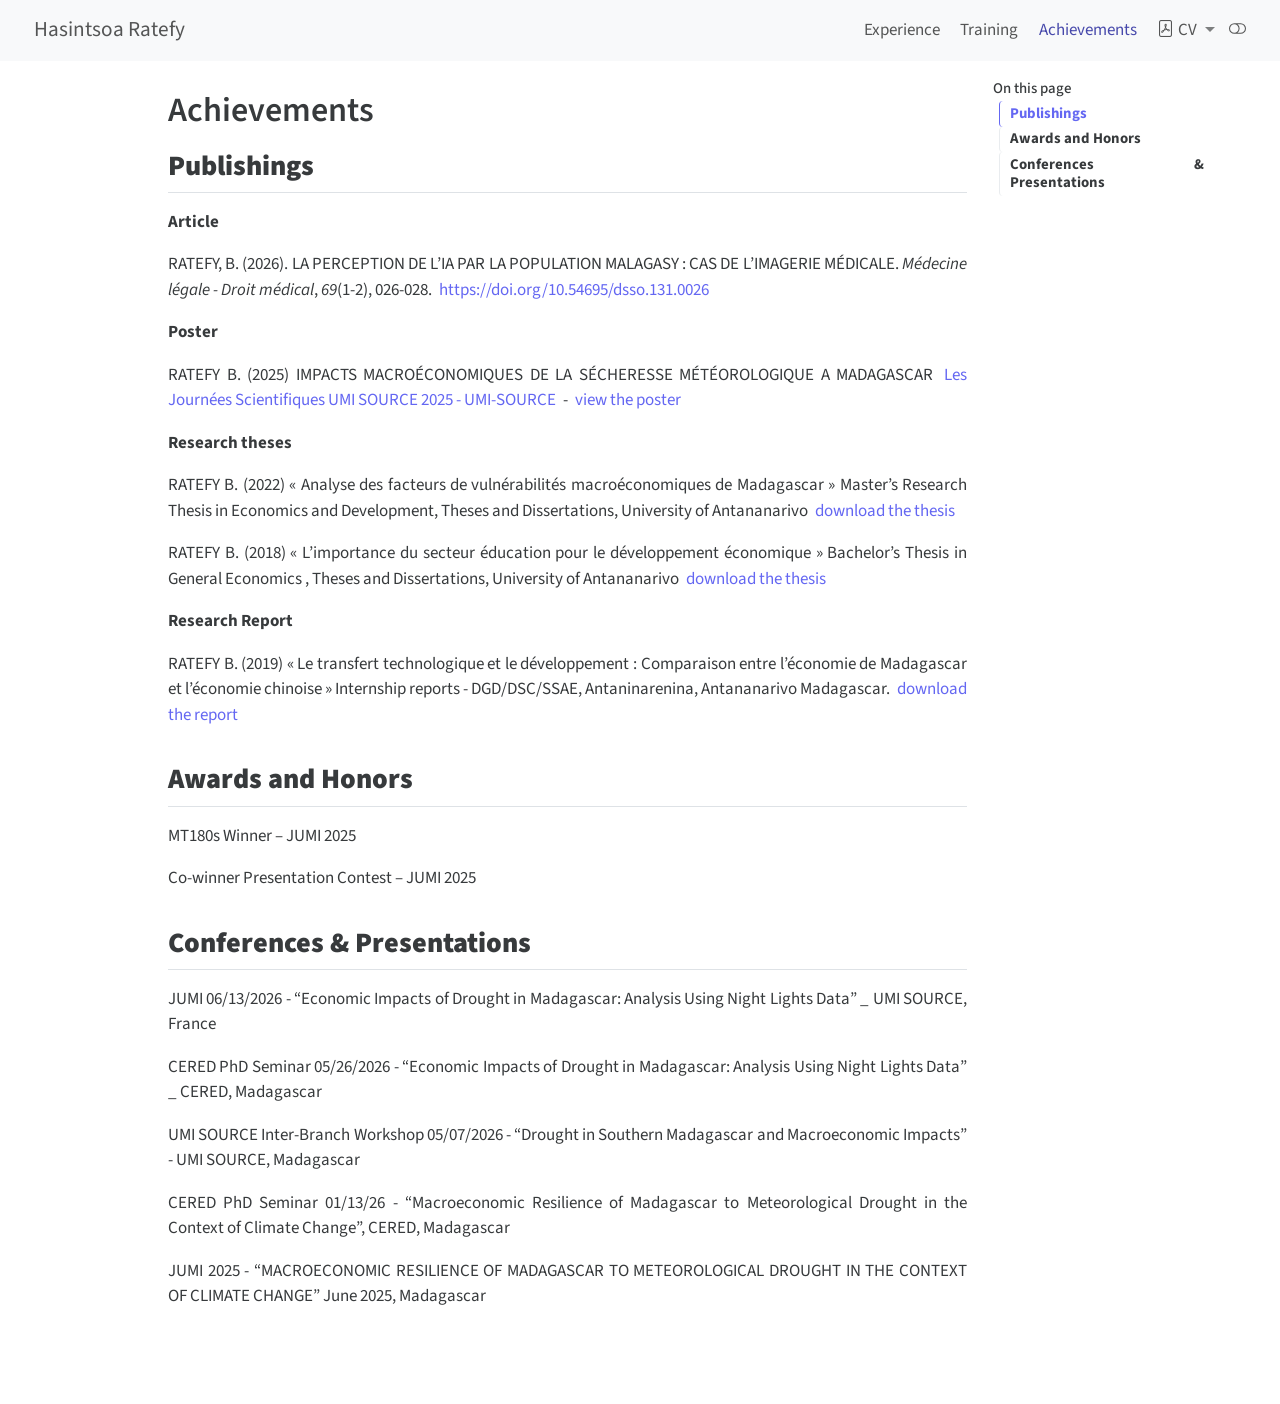
==== commit e60a607e: "Built site for gh-pages" ====
--- a/Pages/Achievements.html
+++ b/Pages/Achievements.html
@@ -45,9 +45,9 @@
 <link href="../site_libs/quarto-html/quarto-syntax-highlighting-63b5708e65d6cd79cd7618c58d0c21e7.css" rel="stylesheet" class="quarto-color-scheme-extra" id="quarto-text-highlighting-styles">
 <script src="../site_libs/bootstrap/bootstrap.min.js"></script>
 <link href="../site_libs/bootstrap/bootstrap-icons.css" rel="stylesheet">
-<link href="../site_libs/bootstrap/bootstrap-d1faa2ffca7e90fc69bb78e0acbab1d2.min.css" rel="stylesheet" append-hash="true" class="quarto-color-scheme" id="quarto-bootstrap" data-mode="light">
-<link href="../site_libs/bootstrap/bootstrap-dark-e1f7b594c1cf0f7ca9c37b0ad165d25b.min.css" rel="stylesheet" append-hash="true" class="quarto-color-scheme quarto-color-alternate" id="quarto-bootstrap" data-mode="dark">
-<link href="../site_libs/bootstrap/bootstrap-d1faa2ffca7e90fc69bb78e0acbab1d2.min.css" rel="stylesheet" append-hash="true" class="quarto-color-scheme-extra" id="quarto-bootstrap" data-mode="light">
+<link href="../site_libs/bootstrap/bootstrap-6c70e078dea7c58e50a976207e4cd14d.min.css" rel="stylesheet" append-hash="true" class="quarto-color-scheme" id="quarto-bootstrap" data-mode="light">
+<link href="../site_libs/bootstrap/bootstrap-dark-32280d01ff3a7ff5cbe701a37ed6ca11.min.css" rel="stylesheet" append-hash="true" class="quarto-color-scheme quarto-color-alternate" id="quarto-bootstrap" data-mode="dark">
+<link href="../site_libs/bootstrap/bootstrap-6c70e078dea7c58e50a976207e4cd14d.min.css" rel="stylesheet" append-hash="true" class="quarto-color-scheme-extra" id="quarto-bootstrap" data-mode="light">
 <script id="quarto-search-options" type="application/json">{
   "language": {
     "search-no-results-text": "No results",
@@ -276,11 +276,11 @@
     </a>
     <ul class="dropdown-menu dropdown-menu-end" aria-labelledby="nav-menu-cv">    
         <li>
-    <a class="dropdown-item" href="../../files/EN CV Hasintsoa RATEFY nov 2026.pdf">
+    <a class="dropdown-item" href="../files/EN_CV_Hasintsoa_RATEFY_nov_2026.pdf">
  <span class="dropdown-text">English</span></a>
   </li>  
         <li>
-    <a class="dropdown-item" href="../../files/FR CV Hasintsoa RATEFY nov 2026.pdf">
+    <a class="dropdown-item" href="../files/FR_CV_Hasintsoa_RATEFY_nov_2026.pdf">
  <span class="dropdown-text">French</span></a>
   </li>  
     </ul>
@@ -334,14 +334,14 @@
 <section id="publishings" class="level2">
 <h2 class="anchored" data-anchor-id="publishings"><strong>Publishings</strong></h2>
 <p><strong>Article</strong></p>
-<p>RAFETY, B. (2026). LA PERCEPTION DE L’IA PAR LA POPULATION MALAGASY : CAS DE L’IMAGERIE MÉDICALE. <em>Médecine légale - Droit médical</em>, <em>69</em>(1-2), 026-028. <a href="https://doi.org/10.54695/dsso.131.0026" class="uri">https://doi.org/10.54695/dsso.131.0026</a></p>
+<p>RATEFY, B. (2026). LA PERCEPTION DE L’IA PAR LA POPULATION MALAGASY : CAS DE L’IMAGERIE MÉDICALE. <em>Médecine légale - Droit médical</em>, <em>69</em>(1-2), 026-028. <a href="https://doi.org/10.54695/dsso.131.0026" class="uri">https://doi.org/10.54695/dsso.131.0026</a></p>
 <p><strong>Poster</strong></p>
-<p>RAYEFY B. (2025) IMPACTS MACROÉCONOMIQUES DE LA SÉCHERESSE MÉTÉOROLOGIQUE A MADAGASCAR <a href="https://www.umi-source.uvsq.fr/les-journees-scientifique-umi-source-2025">Les Journées Scientifiques UMI SOURCE 2025 - UMI-SOURCE</a> - <a href="../files/Poster_Hasintsoa_JUMI_2025.pdf">view the poster</a></p>
+<p>RATEFY B. (2025) IMPACTS MACROÉCONOMIQUES DE LA SÉCHERESSE MÉTÉOROLOGIQUE A MADAGASCAR <a href="https://www.umi-source.uvsq.fr/les-journees-scientifique-umi-source-2025">Les Journées Scientifiques UMI SOURCE 2025 - UMI-SOURCE</a> - <a href="../files/Poster_Hasintsoa_JUMI_2025.pdf">view the poster</a></p>
 <p><strong>Research theses</strong></p>
 <p>RATEFY B. (2022) «&nbsp;Analyse des facteurs de vulnérabilités macroéconomiques de Madagascar&nbsp;» Master’s Research Thesis in Economics and Development, Theses and Dissertations, University of Antananarivo <a href="../files/Mémoire_M2_Hasintsoa_RATEFY.pdf">download the thesis</a></p>
 <p>RATEFY B. (2018) «&nbsp;L’importance du secteur éducation pour le développement économique&nbsp;» Bachelor’s Thesis in General Economics , Theses and Dissertations, University of Antananarivo <a href="../files/Mémoire_L3_Hasintsoa_RATEFY.pdf">download the thesis</a></p>
 <p><strong>Research Report</strong></p>
-<p>RATEFY B. (2019) «&nbsp;Le transfert technologique et le développement&nbsp;: Comparaison entre l’économie de Madagascar et l’économie chinoise » Internship reports - DGD/DSC/SSAE, Antaninarenina, Antananarivo Madagascar. <a href="../files/Rapport de recherche Douanes Hasintsoa RATEFY.pdf">download the report</a></p>
+<p>RATEFY B. (2019) «&nbsp;Le transfert technologique et le développement&nbsp;: Comparaison entre l’économie de Madagascar et l’économie chinoise » Internship reports - DGD/DSC/SSAE, Antaninarenina, Antananarivo Madagascar. <a href="../files/Ratefy_reportDGD.pdf">download the report</a></p>
 </section>
 <section id="awards-and-honors" class="level2">
 <h2 class="anchored" data-anchor-id="awards-and-honors"><strong>Awards and Honors</strong></h2>
